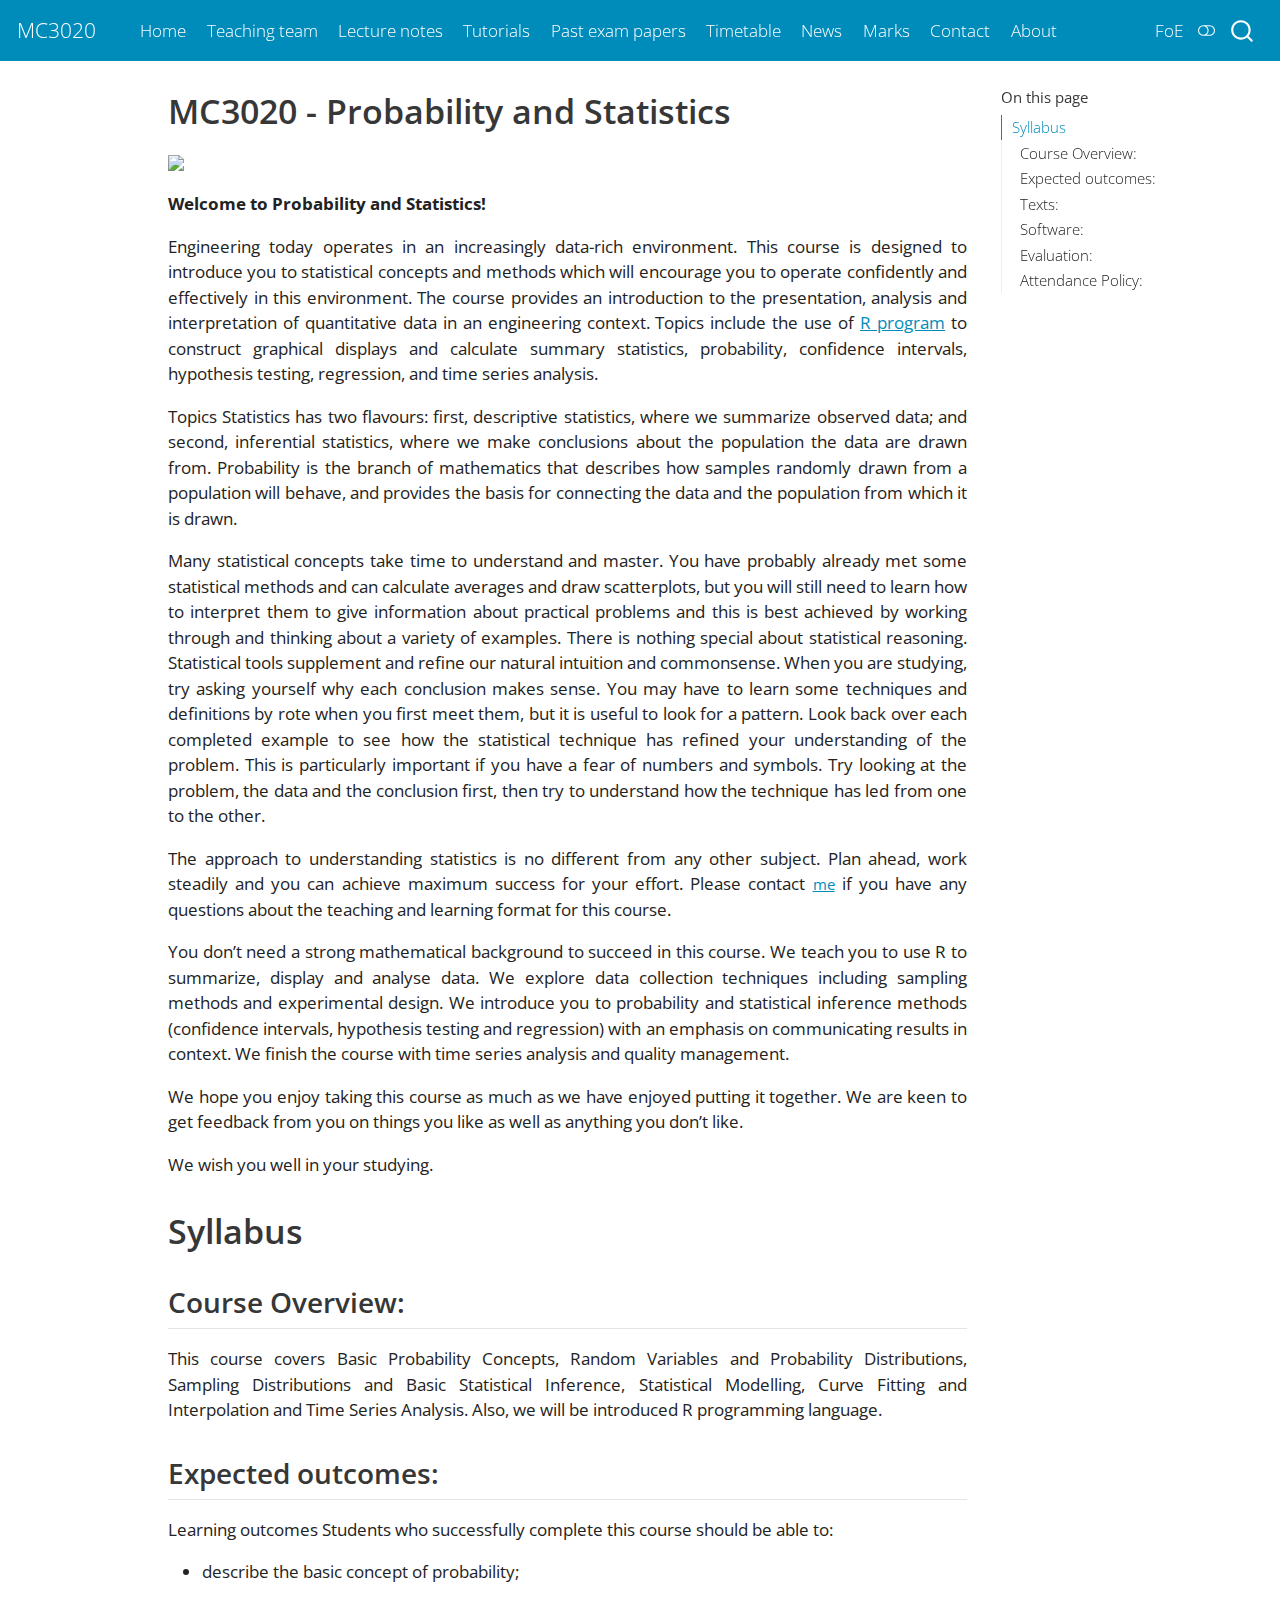
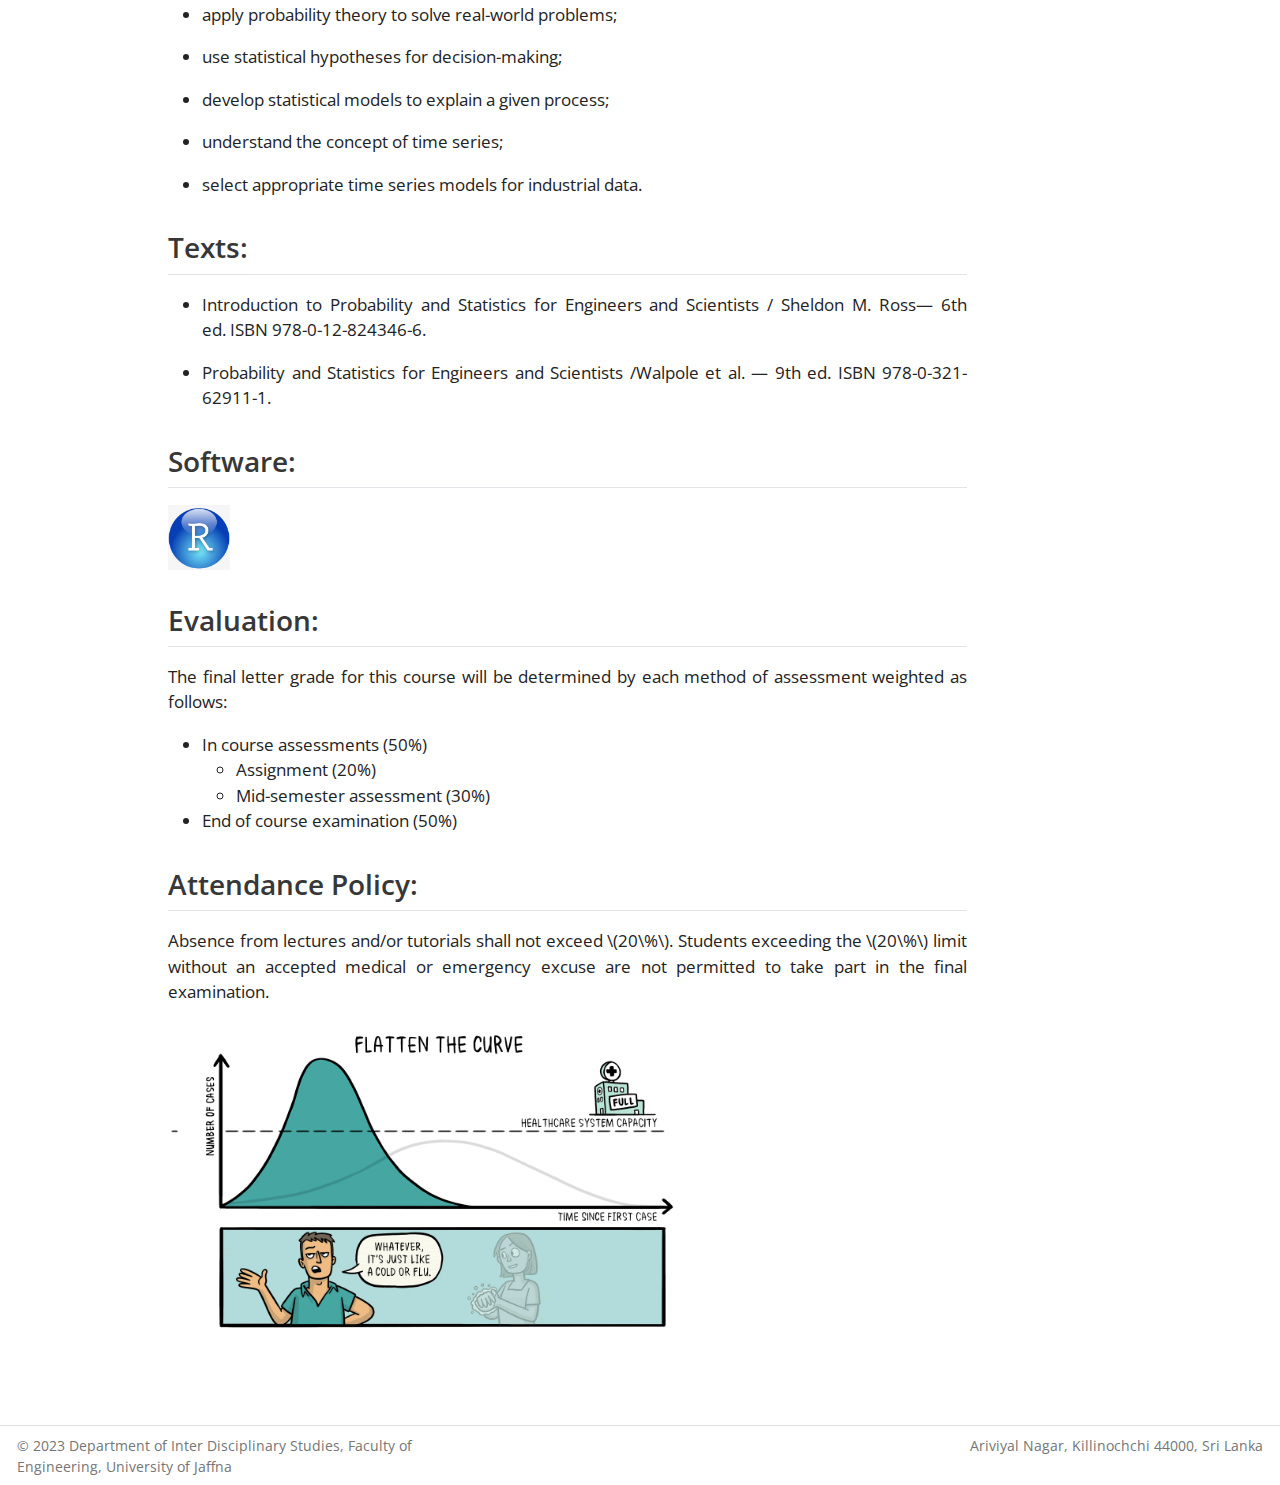
==== docs/index.html @ b9bbee8d "Initial commit" ====
<!DOCTYPE html>
<html xmlns="http://www.w3.org/1999/xhtml" lang="en" xml:lang="en"><head>

<meta charset="utf-8">
<meta name="generator" content="quarto-1.3.353">

<meta name="viewport" content="width=device-width, initial-scale=1.0, user-scalable=yes">


<title>MC3020 - MC3020 - Probability and Statistics</title>
<style>
code{white-space: pre-wrap;}
span.smallcaps{font-variant: small-caps;}
div.columns{display: flex; gap: min(4vw, 1.5em);}
div.column{flex: auto; overflow-x: auto;}
div.hanging-indent{margin-left: 1.5em; text-indent: -1.5em;}
ul.task-list{list-style: none;}
ul.task-list li input[type="checkbox"] {
  width: 0.8em;
  margin: 0 0.8em 0.2em -1em; /* quarto-specific, see https://github.com/quarto-dev/quarto-cli/issues/4556 */ 
  vertical-align: middle;
}
</style>


<script src="site_libs/quarto-nav/quarto-nav.js"></script>
<script src="site_libs/quarto-nav/headroom.min.js"></script>
<script src="site_libs/clipboard/clipboard.min.js"></script>
<script src="site_libs/quarto-search/autocomplete.umd.js"></script>
<script src="site_libs/quarto-search/fuse.min.js"></script>
<script src="site_libs/quarto-search/quarto-search.js"></script>
<meta name="quarto:offset" content="./">
<script src="site_libs/quarto-html/quarto.js"></script>
<script src="site_libs/quarto-html/popper.min.js"></script>
<script src="site_libs/quarto-html/tippy.umd.min.js"></script>
<script src="site_libs/quarto-html/anchor.min.js"></script>
<link href="site_libs/quarto-html/tippy.css" rel="stylesheet">
<link href="site_libs/quarto-html/quarto-syntax-highlighting.css" rel="stylesheet" class="quarto-color-scheme" id="quarto-text-highlighting-styles">
<link href="site_libs/quarto-html/quarto-syntax-highlighting-dark.css" rel="prefetch" class="quarto-color-scheme quarto-color-alternate" id="quarto-text-highlighting-styles">
<script src="site_libs/bootstrap/bootstrap.min.js"></script>
<link href="site_libs/bootstrap/bootstrap-icons.css" rel="stylesheet">
<link href="site_libs/bootstrap/bootstrap.min.css" rel="stylesheet" class="quarto-color-scheme" id="quarto-bootstrap" data-mode="light">
<link href="site_libs/bootstrap/bootstrap-dark.min.css" rel="prefetch" class="quarto-color-scheme quarto-color-alternate" id="quarto-bootstrap" data-mode="dark">
<script id="quarto-search-options" type="application/json">{
  "location": "navbar",
  "copy-button": false,
  "collapse-after": 3,
  "panel-placement": "end",
  "type": "overlay",
  "limit": 20,
  "language": {
    "search-no-results-text": "No results",
    "search-matching-documents-text": "matching documents",
    "search-copy-link-title": "Copy link to search",
    "search-hide-matches-text": "Hide additional matches",
    "search-more-match-text": "more match in this document",
    "search-more-matches-text": "more matches in this document",
    "search-clear-button-title": "Clear",
    "search-detached-cancel-button-title": "Cancel",
    "search-submit-button-title": "Submit"
  }
}</script>

  <script src="https://polyfill.io/v3/polyfill.min.js?features=es6"></script>
  <script src="https://cdn.jsdelivr.net/npm/mathjax@3/es5/tex-chtml-full.js" type="text/javascript"></script>

<link rel="stylesheet" href="styles.css">
</head>

<body class="nav-fixed">


<div id="quarto-search-results"></div>
  <header id="quarto-header" class="headroom fixed-top">
    <nav class="navbar navbar-expand-lg navbar-dark ">
      <div class="navbar-container container-fluid">
      <div class="navbar-brand-container">
    <a class="navbar-brand" href="./index.html">
    <span class="navbar-title">MC3020</span>
    </a>
  </div>
            <div id="quarto-search" class="" title="Search"></div>
          <button class="navbar-toggler" type="button" data-bs-toggle="collapse" data-bs-target="#navbarCollapse" aria-controls="navbarCollapse" aria-expanded="false" aria-label="Toggle navigation" onclick="if (window.quartoToggleHeadroom) { window.quartoToggleHeadroom(); }">
  <span class="navbar-toggler-icon"></span>
</button>
          <div class="collapse navbar-collapse" id="navbarCollapse">
            <ul class="navbar-nav navbar-nav-scroll me-auto">
  <li class="nav-item">
    <a class="nav-link active" href="./index.html" rel="" target="" aria-current="page">
 <span class="menu-text">Home</span></a>
  </li>  
  <li class="nav-item">
    <a class="nav-link" href="./teaching.html" rel="" target="">
 <span class="menu-text">Teaching team</span></a>
  </li>  
  <li class="nav-item">
    <a class="nav-link" href="./notes.html" rel="" target="">
 <span class="menu-text">Lecture notes</span></a>
  </li>  
  <li class="nav-item">
    <a class="nav-link" href="./tutorials.html" rel="" target="">
 <span class="menu-text">Tutorials</span></a>
  </li>  
  <li class="nav-item">
    <a class="nav-link" href="./Past_exam.html" rel="" target="">
 <span class="menu-text">Past exam papers</span></a>
  </li>  
  <li class="nav-item">
    <a class="nav-link" href="./timetable.html" rel="" target="">
 <span class="menu-text">Timetable</span></a>
  </li>  
  <li class="nav-item">
    <a class="nav-link" href="./news.html" rel="" target="">
 <span class="menu-text">News</span></a>
  </li>  
  <li class="nav-item">
    <a class="nav-link" href="./apps.html" rel="" target="">
 <span class="menu-text">Marks</span></a>
  </li>  
  <li class="nav-item">
    <a class="nav-link" href="./contact.html" rel="" target="">
 <span class="menu-text">Contact</span></a>
  </li>  
  <li class="nav-item">
    <a class="nav-link" href="./about.html" rel="" target="">
 <span class="menu-text">About</span></a>
  </li>  
</ul>
            <ul class="navbar-nav navbar-nav-scroll ms-auto">
  <li class="nav-item">
    <a class="nav-link" href="http://eng.jfn.ac.lk/" rel="" target="">
 <span class="menu-text">FoE</span></a>
  </li>  
</ul>
            <div class="quarto-navbar-tools">
  <a href="" class="quarto-color-scheme-toggle quarto-navigation-tool  px-1" onclick="window.quartoToggleColorScheme(); return false;" title="Toggle dark mode"><i class="bi"></i></a>
</div>
          </div> <!-- /navcollapse -->
      </div> <!-- /container-fluid -->
    </nav>
</header>
<!-- content -->
<div id="quarto-content" class="quarto-container page-columns page-rows-contents page-layout-article page-navbar">
<!-- sidebar -->
<!-- margin-sidebar -->
    <div id="quarto-margin-sidebar" class="sidebar margin-sidebar">
        <nav id="TOC" role="doc-toc" class="toc-active">
    <h2 id="toc-title">On this page</h2>
   
  <ul>
  <li><a href="#syllabus" id="toc-syllabus" class="nav-link active" data-scroll-target="#syllabus">Syllabus</a>
  <ul class="collapse">
  <li><a href="#course-overview" id="toc-course-overview" class="nav-link" data-scroll-target="#course-overview">Course Overview:</a></li>
  <li><a href="#expected-outcomes" id="toc-expected-outcomes" class="nav-link" data-scroll-target="#expected-outcomes">Expected outcomes:</a></li>
  <li><a href="#texts" id="toc-texts" class="nav-link" data-scroll-target="#texts">Texts:</a></li>
  <li><a href="#software" id="toc-software" class="nav-link" data-scroll-target="#software">Software:</a></li>
  <li><a href="#evaluation" id="toc-evaluation" class="nav-link" data-scroll-target="#evaluation">Evaluation:</a></li>
  <li><a href="#attendance-policy" id="toc-attendance-policy" class="nav-link" data-scroll-target="#attendance-policy">Attendance Policy:</a></li>
  </ul></li>
  </ul>
</nav>
    </div>
<!-- main -->
<main class="content" id="quarto-document-content">

<header id="title-block-header" class="quarto-title-block default">
<div class="quarto-title">
<h1 class="title">MC3020 - Probability and Statistics</h1>
</div>



<div class="quarto-title-meta">

    
  
    
  </div>
  

</header>

<p><img src="images/dinosaur2.gif" class="img-fluid"></p>
<p><strong>Welcome to Probability and Statistics!</strong></p>
<div style="text-align: justify">

<p>Engineering today operates in an increasingly data-rich environment. This course is designed to introduce you to statistical concepts and methods which will encourage you to operate confidently and effectively in this environment. The course provides an introduction to the presentation, analysis and interpretation of quantitative data in an engineering context. Topics include the use of <a href="https://www.r-project.org/">R program</a> to construct graphical displays and calculate summary statistics, probability, confidence intervals, hypothesis testing, regression, and time series analysis.</p>
<p>Topics Statistics has two flavours: first, descriptive statistics, where we summarize observed data; and second, inferential statistics, where we make conclusions about the population the data are drawn from. Probability is the branch of mathematics that describes how samples randomly drawn from a population will behave, and provides the basis for connecting the data and the population from which it is drawn.</p>
<p>Many statistical concepts take time to understand and master. You have probably already met some statistical methods and can calculate averages and draw scatterplots, but you will still need to learn how to interpret them to give information about practical problems and this is best achieved by working through and thinking about a variety of examples. There is nothing special about statistical reasoning. Statistical tools supplement and refine our natural intuition and commonsense. When you are studying, try asking yourself why each conclusion makes sense. You may have to learn some techniques and definitions by rote when you first meet them, but it is useful to look for a pattern. Look back over each completed example to see how the statistical technique has refined your understanding of the problem. This is particularly important if you have a fear of numbers and symbols. Try looking at the problem, the data and the conclusion first, then try to understand how the technique has led from one to the other.</p>
<p>The approach to understanding statistics is no different from any other subject. Plan ahead, work steadily and you can achieve maximum success for your effort. Please contact <a href="mailto:mayooran@eng.jfn.ac.lk" style="font-size: 11pt;">me</a> if you have any questions about the teaching and learning format for this course.</p>
<p>You don’t need a strong mathematical background to succeed in this course. We teach you to use R to summarize, display and analyse data. We explore data collection techniques including sampling methods and experimental design. We introduce you to probability and statistical inference methods (confidence intervals, hypothesis testing and regression) with an emphasis on communicating results in context. We finish the course with time series analysis and quality management.</p>
<p>We hope you enjoy taking this course as much as we have enjoyed putting it together. We are keen to get feedback from you on things you like as well as anything you don’t like.</p>
<p>We wish you well in your studying.</p>
<section id="syllabus" class="level1">
<h1>Syllabus</h1>
<section id="course-overview" class="level2">
<h2 class="anchored" data-anchor-id="course-overview">Course Overview:</h2>
<p>This course covers Basic Probability Concepts, Random Variables and Probability Distributions, Sampling Distributions and Basic Statistical Inference, Statistical Modelling, Curve Fitting and Interpolation and Time Series Analysis. Also, we will be introduced R programming language.</p>
</section>
<section id="expected-outcomes" class="level2">
<h2 class="anchored" data-anchor-id="expected-outcomes">Expected outcomes:</h2>
<p>Learning outcomes Students who successfully complete this course should be able to:</p>
<ul>
<li><p>describe the basic concept of probability;</p></li>
<li><p>apply probability theory to solve real-world problems;</p></li>
<li><p>use statistical hypotheses for decision-making;</p></li>
<li><p>develop statistical models to explain a given process;</p></li>
<li><p>understand the concept of time series;</p></li>
<li><p>select appropriate time series models for industrial data.</p></li>
</ul>
</section>
<section id="texts" class="level2">
<h2 class="anchored" data-anchor-id="texts">Texts:</h2>
<ul>
<li><p>Introduction to Probability and Statistics for Engineers and Scientists / Sheldon M. Ross— 6th ed.&nbsp;ISBN 978-0-12-824346-6.</p></li>
<li><p>Probability and Statistics for Engineers and Scientists /Walpole et al.&nbsp;— 9th ed.&nbsp;ISBN 978-0-321-62911-1.</p></li>
</ul>
</section>
<section id="software" class="level2">
<h2 class="anchored" data-anchor-id="software">Software:</h2>
<p><img src="images/36-364957_copyright-symbol-r-free-download-png-r-studio.png" class="img-fluid" width="62"></p>
</section>
<section id="evaluation" class="level2">
<h2 class="anchored" data-anchor-id="evaluation">Evaluation:</h2>
<p>The final letter grade for this course will be determined by each method of assessment weighted as follows:</p>
<ul>
<li>In course assessments (50%)
<ul>
<li>Assignment (20%)</li>
<li>Mid-semester assessment (30%)</li>
</ul></li>
<li>End of course examination (50%)</li>
</ul>
</section>
<section id="attendance-policy" class="level2">
<h2 class="anchored" data-anchor-id="attendance-policy">Attendance Policy:</h2>
<p>Absence from lectures and/or tutorials shall not exceed <span class="math inline">\(20\%\)</span>. Students exceeding the <span class="math inline">\(20\%\)</span> limit without an accepted medical or emergency excuse are not permitted to take part in the final examination.</p>
<p><img src="images/1617973717-2.gif" class="img-fluid" width="537"></p>


</section>
</section>

</div></main> <!-- /main -->
<script id="quarto-html-after-body" type="application/javascript">
window.document.addEventListener("DOMContentLoaded", function (event) {
  const toggleBodyColorMode = (bsSheetEl) => {
    const mode = bsSheetEl.getAttribute("data-mode");
    const bodyEl = window.document.querySelector("body");
    if (mode === "dark") {
      bodyEl.classList.add("quarto-dark");
      bodyEl.classList.remove("quarto-light");
    } else {
      bodyEl.classList.add("quarto-light");
      bodyEl.classList.remove("quarto-dark");
    }
  }
  const toggleBodyColorPrimary = () => {
    const bsSheetEl = window.document.querySelector("link#quarto-bootstrap");
    if (bsSheetEl) {
      toggleBodyColorMode(bsSheetEl);
    }
  }
  toggleBodyColorPrimary();  
  const disableStylesheet = (stylesheets) => {
    for (let i=0; i < stylesheets.length; i++) {
      const stylesheet = stylesheets[i];
      stylesheet.rel = 'prefetch';
    }
  }
  const enableStylesheet = (stylesheets) => {
    for (let i=0; i < stylesheets.length; i++) {
      const stylesheet = stylesheets[i];
      stylesheet.rel = 'stylesheet';
    }
  }
  const manageTransitions = (selector, allowTransitions) => {
    const els = window.document.querySelectorAll(selector);
    for (let i=0; i < els.length; i++) {
      const el = els[i];
      if (allowTransitions) {
        el.classList.remove('notransition');
      } else {
        el.classList.add('notransition');
      }
    }
  }
  const toggleColorMode = (alternate) => {
    // Switch the stylesheets
    const alternateStylesheets = window.document.querySelectorAll('link.quarto-color-scheme.quarto-color-alternate');
    manageTransitions('#quarto-margin-sidebar .nav-link', false);
    if (alternate) {
      enableStylesheet(alternateStylesheets);
      for (const sheetNode of alternateStylesheets) {
        if (sheetNode.id === "quarto-bootstrap") {
          toggleBodyColorMode(sheetNode);
        }
      }
    } else {
      disableStylesheet(alternateStylesheets);
      toggleBodyColorPrimary();
    }
    manageTransitions('#quarto-margin-sidebar .nav-link', true);
    // Switch the toggles
    const toggles = window.document.querySelectorAll('.quarto-color-scheme-toggle');
    for (let i=0; i < toggles.length; i++) {
      const toggle = toggles[i];
      if (toggle) {
        if (alternate) {
          toggle.classList.add("alternate");     
        } else {
          toggle.classList.remove("alternate");
        }
      }
    }
    // Hack to workaround the fact that safari doesn't
    // properly recolor the scrollbar when toggling (#1455)
    if (navigator.userAgent.indexOf('Safari') > 0 && navigator.userAgent.indexOf('Chrome') == -1) {
      manageTransitions("body", false);
      window.scrollTo(0, 1);
      setTimeout(() => {
        window.scrollTo(0, 0);
        manageTransitions("body", true);
      }, 40);  
    }
  }
  const isFileUrl = () => { 
    return window.location.protocol === 'file:';
  }
  const hasAlternateSentinel = () => {  
    let styleSentinel = getColorSchemeSentinel();
    if (styleSentinel !== null) {
      return styleSentinel === "alternate";
    } else {
      return false;
    }
  }
  const setStyleSentinel = (alternate) => {
    const value = alternate ? "alternate" : "default";
    if (!isFileUrl()) {
      window.localStorage.setItem("quarto-color-scheme", value);
    } else {
      localAlternateSentinel = value;
    }
  }
  const getColorSchemeSentinel = () => {
    if (!isFileUrl()) {
      const storageValue = window.localStorage.getItem("quarto-color-scheme");
      return storageValue != null ? storageValue : localAlternateSentinel;
    } else {
      return localAlternateSentinel;
    }
  }
  let localAlternateSentinel = 'default';
  // Dark / light mode switch
  window.quartoToggleColorScheme = () => {
    // Read the current dark / light value 
    let toAlternate = !hasAlternateSentinel();
    toggleColorMode(toAlternate);
    setStyleSentinel(toAlternate);
  };
  // Ensure there is a toggle, if there isn't float one in the top right
  if (window.document.querySelector('.quarto-color-scheme-toggle') === null) {
    const a = window.document.createElement('a');
    a.classList.add('top-right');
    a.classList.add('quarto-color-scheme-toggle');
    a.href = "";
    a.onclick = function() { try { window.quartoToggleColorScheme(); } catch {} return false; };
    const i = window.document.createElement("i");
    i.classList.add('bi');
    a.appendChild(i);
    window.document.body.appendChild(a);
  }
  // Switch to dark mode if need be
  if (hasAlternateSentinel()) {
    toggleColorMode(true);
  } else {
    toggleColorMode(false);
  }
  const icon = "";
  const anchorJS = new window.AnchorJS();
  anchorJS.options = {
    placement: 'right',
    icon: icon
  };
  anchorJS.add('.anchored');
  const isCodeAnnotation = (el) => {
    for (const clz of el.classList) {
      if (clz.startsWith('code-annotation-')) {                     
        return true;
      }
    }
    return false;
  }
  const clipboard = new window.ClipboardJS('.code-copy-button', {
    text: function(trigger) {
      const codeEl = trigger.previousElementSibling.cloneNode(true);
      for (const childEl of codeEl.children) {
        if (isCodeAnnotation(childEl)) {
          childEl.remove();
        }
      }
      return codeEl.innerText;
    }
  });
  clipboard.on('success', function(e) {
    // button target
    const button = e.trigger;
    // don't keep focus
    button.blur();
    // flash "checked"
    button.classList.add('code-copy-button-checked');
    var currentTitle = button.getAttribute("title");
    button.setAttribute("title", "Copied!");
    let tooltip;
    if (window.bootstrap) {
      button.setAttribute("data-bs-toggle", "tooltip");
      button.setAttribute("data-bs-placement", "left");
      button.setAttribute("data-bs-title", "Copied!");
      tooltip = new bootstrap.Tooltip(button, 
        { trigger: "manual", 
          customClass: "code-copy-button-tooltip",
          offset: [0, -8]});
      tooltip.show();    
    }
    setTimeout(function() {
      if (tooltip) {
        tooltip.hide();
        button.removeAttribute("data-bs-title");
        button.removeAttribute("data-bs-toggle");
        button.removeAttribute("data-bs-placement");
      }
      button.setAttribute("title", currentTitle);
      button.classList.remove('code-copy-button-checked');
    }, 1000);
    // clear code selection
    e.clearSelection();
  });
  function tippyHover(el, contentFn) {
    const config = {
      allowHTML: true,
      content: contentFn,
      maxWidth: 500,
      delay: 100,
      arrow: false,
      appendTo: function(el) {
          return el.parentElement;
      },
      interactive: true,
      interactiveBorder: 10,
      theme: 'quarto',
      placement: 'bottom-start'
    };
    window.tippy(el, config); 
  }
  const noterefs = window.document.querySelectorAll('a[role="doc-noteref"]');
  for (var i=0; i<noterefs.length; i++) {
    const ref = noterefs[i];
    tippyHover(ref, function() {
      // use id or data attribute instead here
      let href = ref.getAttribute('data-footnote-href') || ref.getAttribute('href');
      try { href = new URL(href).hash; } catch {}
      const id = href.replace(/^#\/?/, "");
      const note = window.document.getElementById(id);
      return note.innerHTML;
    });
  }
      let selectedAnnoteEl;
      const selectorForAnnotation = ( cell, annotation) => {
        let cellAttr = 'data-code-cell="' + cell + '"';
        let lineAttr = 'data-code-annotation="' +  annotation + '"';
        const selector = 'span[' + cellAttr + '][' + lineAttr + ']';
        return selector;
      }
      const selectCodeLines = (annoteEl) => {
        const doc = window.document;
        const targetCell = annoteEl.getAttribute("data-target-cell");
        const targetAnnotation = annoteEl.getAttribute("data-target-annotation");
        const annoteSpan = window.document.querySelector(selectorForAnnotation(targetCell, targetAnnotation));
        const lines = annoteSpan.getAttribute("data-code-lines").split(",");
        const lineIds = lines.map((line) => {
          return targetCell + "-" + line;
        })
        let top = null;
        let height = null;
        let parent = null;
        if (lineIds.length > 0) {
            //compute the position of the single el (top and bottom and make a div)
            const el = window.document.getElementById(lineIds[0]);
            top = el.offsetTop;
            height = el.offsetHeight;
            parent = el.parentElement.parentElement;
          if (lineIds.length > 1) {
            const lastEl = window.document.getElementById(lineIds[lineIds.length - 1]);
            const bottom = lastEl.offsetTop + lastEl.offsetHeight;
            height = bottom - top;
          }
          if (top !== null && height !== null && parent !== null) {
            // cook up a div (if necessary) and position it 
            let div = window.document.getElementById("code-annotation-line-highlight");
            if (div === null) {
              div = window.document.createElement("div");
              div.setAttribute("id", "code-annotation-line-highlight");
              div.style.position = 'absolute';
              parent.appendChild(div);
            }
            div.style.top = top - 2 + "px";
            div.style.height = height + 4 + "px";
            let gutterDiv = window.document.getElementById("code-annotation-line-highlight-gutter");
            if (gutterDiv === null) {
              gutterDiv = window.document.createElement("div");
              gutterDiv.setAttribute("id", "code-annotation-line-highlight-gutter");
              gutterDiv.style.position = 'absolute';
              const codeCell = window.document.getElementById(targetCell);
              const gutter = codeCell.querySelector('.code-annotation-gutter');
              gutter.appendChild(gutterDiv);
            }
            gutterDiv.style.top = top - 2 + "px";
            gutterDiv.style.height = height + 4 + "px";
          }
          selectedAnnoteEl = annoteEl;
        }
      };
      const unselectCodeLines = () => {
        const elementsIds = ["code-annotation-line-highlight", "code-annotation-line-highlight-gutter"];
        elementsIds.forEach((elId) => {
          const div = window.document.getElementById(elId);
          if (div) {
            div.remove();
          }
        });
        selectedAnnoteEl = undefined;
      };
      // Attach click handler to the DT
      const annoteDls = window.document.querySelectorAll('dt[data-target-cell]');
      for (const annoteDlNode of annoteDls) {
        annoteDlNode.addEventListener('click', (event) => {
          const clickedEl = event.target;
          if (clickedEl !== selectedAnnoteEl) {
            unselectCodeLines();
            const activeEl = window.document.querySelector('dt[data-target-cell].code-annotation-active');
            if (activeEl) {
              activeEl.classList.remove('code-annotation-active');
            }
            selectCodeLines(clickedEl);
            clickedEl.classList.add('code-annotation-active');
          } else {
            // Unselect the line
            unselectCodeLines();
            clickedEl.classList.remove('code-annotation-active');
          }
        });
      }
  const findCites = (el) => {
    const parentEl = el.parentElement;
    if (parentEl) {
      const cites = parentEl.dataset.cites;
      if (cites) {
        return {
          el,
          cites: cites.split(' ')
        };
      } else {
        return findCites(el.parentElement)
      }
    } else {
      return undefined;
    }
  };
  var bibliorefs = window.document.querySelectorAll('a[role="doc-biblioref"]');
  for (var i=0; i<bibliorefs.length; i++) {
    const ref = bibliorefs[i];
    const citeInfo = findCites(ref);
    if (citeInfo) {
      tippyHover(citeInfo.el, function() {
        var popup = window.document.createElement('div');
        citeInfo.cites.forEach(function(cite) {
          var citeDiv = window.document.createElement('div');
          citeDiv.classList.add('hanging-indent');
          citeDiv.classList.add('csl-entry');
          var biblioDiv = window.document.getElementById('ref-' + cite);
          if (biblioDiv) {
            citeDiv.innerHTML = biblioDiv.innerHTML;
          }
          popup.appendChild(citeDiv);
        });
        return popup.innerHTML;
      });
    }
  }
});
</script>
</div> <!-- /content -->
<footer class="footer">
  <div class="nav-footer">
    <div class="nav-footer-left">© 2023 Department of Inter Disciplinary Studies, Faculty of Engineering, University of Jaffna</div>   
    <div class="nav-footer-center">
      &nbsp;
    </div>
    <div class="nav-footer-right">Ariviyal Nagar, Killinochchi 44000, Sri Lanka</div>
  </div>
</footer>



</body></html>
---- docs/site_libs/quarto-html/tippy.css ----
.tippy-box[data-animation=fade][data-state=hidden]{opacity:0}[data-tippy-root]{max-width:calc(100vw - 10px)}.tippy-box{position:relative;background-color:#333;color:#fff;border-radius:4px;font-size:14px;line-height:1.4;white-space:normal;outline:0;transition-property:transform,visibility,opacity}.tippy-box[data-placement^=top]>.tippy-arrow{bottom:0}.tippy-box[data-placement^=top]>.tippy-arrow:before{bottom:-7px;left:0;border-width:8px 8px 0;border-top-color:initial;transform-origin:center top}.tippy-box[data-placement^=bottom]>.tippy-arrow{top:0}.tippy-box[data-placement^=bottom]>.tippy-arrow:before{top:-7px;left:0;border-width:0 8px 8px;border-bottom-color:initial;transform-origin:center bottom}.tippy-box[data-placement^=left]>.tippy-arrow{right:0}.tippy-box[data-placement^=left]>.tippy-arrow:before{border-width:8px 0 8px 8px;border-left-color:initial;right:-7px;transform-origin:center left}.tippy-box[data-placement^=right]>.tippy-arrow{left:0}.tippy-box[data-placement^=right]>.tippy-arrow:before{left:-7px;border-width:8px 8px 8px 0;border-right-color:initial;transform-origin:center right}.tippy-box[data-inertia][data-state=visible]{transition-timing-function:cubic-bezier(.54,1.5,.38,1.11)}.tippy-arrow{width:16px;height:16px;color:#333}.tippy-arrow:before{content:"";position:absolute;border-color:transparent;border-style:solid}.tippy-content{position:relative;padding:5px 9px;z-index:1}
---- docs/site_libs/quarto-html/quarto-syntax-highlighting.css ----
/* quarto syntax highlight colors */
:root {
  --quarto-hl-ot-color: #003B4F;
  --quarto-hl-at-color: #657422;
  --quarto-hl-ss-color: #20794D;
  --quarto-hl-an-color: #5E5E5E;
  --quarto-hl-fu-color: #4758AB;
  --quarto-hl-st-color: #20794D;
  --quarto-hl-cf-color: #003B4F;
  --quarto-hl-op-color: #5E5E5E;
  --quarto-hl-er-color: #AD0000;
  --quarto-hl-bn-color: #AD0000;
  --quarto-hl-al-color: #AD0000;
  --quarto-hl-va-color: #111111;
  --quarto-hl-bu-color: inherit;
  --quarto-hl-ex-color: inherit;
  --quarto-hl-pp-color: #AD0000;
  --quarto-hl-in-color: #5E5E5E;
  --quarto-hl-vs-color: #20794D;
  --quarto-hl-wa-color: #5E5E5E;
  --quarto-hl-do-color: #5E5E5E;
  --quarto-hl-im-color: #00769E;
  --quarto-hl-ch-color: #20794D;
  --quarto-hl-dt-color: #AD0000;
  --quarto-hl-fl-color: #AD0000;
  --quarto-hl-co-color: #5E5E5E;
  --quarto-hl-cv-color: #5E5E5E;
  --quarto-hl-cn-color: #8f5902;
  --quarto-hl-sc-color: #5E5E5E;
  --quarto-hl-dv-color: #AD0000;
  --quarto-hl-kw-color: #003B4F;
}

/* other quarto variables */
:root {
  --quarto-font-monospace: SFMono-Regular, Menlo, Monaco, Consolas, "Liberation Mono", "Courier New", monospace;
}

pre > code.sourceCode > span {
  color: #003B4F;
}

code span {
  color: #003B4F;
}

code.sourceCode > span {
  color: #003B4F;
}

div.sourceCode,
div.sourceCode pre.sourceCode {
  color: #003B4F;
}

code span.ot {
  color: #003B4F;
  font-style: inherit;
}

code span.at {
  color: #657422;
  font-style: inherit;
}

code span.ss {
  color: #20794D;
  font-style: inherit;
}

code span.an {
  color: #5E5E5E;
  font-style: inherit;
}

code span.fu {
  color: #4758AB;
  font-style: inherit;
}

code span.st {
  color: #20794D;
  font-style: inherit;
}

code span.cf {
  color: #003B4F;
  font-style: inherit;
}

code span.op {
  color: #5E5E5E;
  font-style: inherit;
}

code span.er {
  color: #AD0000;
  font-style: inherit;
}

code span.bn {
  color: #AD0000;
  font-style: inherit;
}

code span.al {
  color: #AD0000;
  font-style: inherit;
}

code span.va {
  color: #111111;
  font-style: inherit;
}

code span.bu {
  font-style: inherit;
}

code span.ex {
  font-style: inherit;
}

code span.pp {
  color: #AD0000;
  font-style: inherit;
}

code span.in {
  color: #5E5E5E;
  font-style: inherit;
}

code span.vs {
  color: #20794D;
  font-style: inherit;
}

code span.wa {
  color: #5E5E5E;
  font-style: italic;
}

code span.do {
  color: #5E5E5E;
  font-style: italic;
}

code span.im {
  color: #00769E;
  font-style: inherit;
}

code span.ch {
  color: #20794D;
  font-style: inherit;
}

code span.dt {
  color: #AD0000;
  font-style: inherit;
}

code span.fl {
  color: #AD0000;
  font-style: inherit;
}

code span.co {
  color: #5E5E5E;
  font-style: inherit;
}

code span.cv {
  color: #5E5E5E;
  font-style: italic;
}

code span.cn {
  color: #8f5902;
  font-style: inherit;
}

code span.sc {
  color: #5E5E5E;
  font-style: inherit;
}

code span.dv {
  color: #AD0000;
  font-style: inherit;
}

code span.kw {
  color: #003B4F;
  font-style: inherit;
}

.prevent-inlining {
  content: "</";
}

/*# sourceMappingURL=debc5d5d77c3f9108843748ff7464032.css.map */
---- docs/site_libs/quarto-html/quarto-syntax-highlighting-dark.css ----
/* quarto syntax highlight colors */
:root {
  --quarto-hl-al-color: #f07178;
  --quarto-hl-an-color: #d4d0ab;
  --quarto-hl-at-color: #00e0e0;
  --quarto-hl-bn-color: #d4d0ab;
  --quarto-hl-bu-color: #abe338;
  --quarto-hl-ch-color: #abe338;
  --quarto-hl-co-color: #f8f8f2;
  --quarto-hl-cv-color: #ffd700;
  --quarto-hl-cn-color: #ffd700;
  --quarto-hl-cf-color: #ffa07a;
  --quarto-hl-dt-color: #ffa07a;
  --quarto-hl-dv-color: #d4d0ab;
  --quarto-hl-do-color: #f8f8f2;
  --quarto-hl-er-color: #f07178;
  --quarto-hl-ex-color: #00e0e0;
  --quarto-hl-fl-color: #d4d0ab;
  --quarto-hl-fu-color: #ffa07a;
  --quarto-hl-im-color: #abe338;
  --quarto-hl-in-color: #d4d0ab;
  --quarto-hl-kw-color: #ffa07a;
  --quarto-hl-op-color: #ffa07a;
  --quarto-hl-ot-color: #00e0e0;
  --quarto-hl-pp-color: #dcc6e0;
  --quarto-hl-re-color: #00e0e0;
  --quarto-hl-sc-color: #abe338;
  --quarto-hl-ss-color: #abe338;
  --quarto-hl-st-color: #abe338;
  --quarto-hl-va-color: #00e0e0;
  --quarto-hl-vs-color: #abe338;
  --quarto-hl-wa-color: #dcc6e0;
}

/* other quarto variables */
:root {
  --quarto-font-monospace: SFMono-Regular, Menlo, Monaco, Consolas, "Liberation Mono", "Courier New", monospace;
}

code span.al {
  background-color: #2a0f15;
  font-weight: bold;
  color: #f07178;
}

code span.an {
  color: #d4d0ab;
}

code span.at {
  color: #00e0e0;
}

code span.bn {
  color: #d4d0ab;
}

code span.bu {
  color: #abe338;
}

code span.ch {
  color: #abe338;
}

code span.co {
  font-style: italic;
  color: #f8f8f2;
}

code span.cv {
  color: #ffd700;
}

code span.cn {
  color: #ffd700;
}

code span.cf {
  font-weight: bold;
  color: #ffa07a;
}

code span.dt {
  color: #ffa07a;
}

code span.dv {
  color: #d4d0ab;
}

code span.do {
  color: #f8f8f2;
}

code span.er {
  color: #f07178;
  text-decoration: underline;
}

code span.ex {
  font-weight: bold;
  color: #00e0e0;
}

code span.fl {
  color: #d4d0ab;
}

code span.fu {
  color: #ffa07a;
}

code span.im {
  color: #abe338;
}

code span.in {
  color: #d4d0ab;
}

code span.kw {
  font-weight: bold;
  color: #ffa07a;
}

pre > code.sourceCode > span {
  color: #f8f8f2;
}

code span {
  color: #f8f8f2;
}

code.sourceCode > span {
  color: #f8f8f2;
}

div.sourceCode,
div.sourceCode pre.sourceCode {
  color: #f8f8f2;
}

code span.op {
  color: #ffa07a;
}

code span.ot {
  color: #00e0e0;
}

code span.pp {
  color: #dcc6e0;
}

code span.re {
  background-color: #f8f8f2;
  color: #00e0e0;
}

code span.sc {
  color: #abe338;
}

code span.ss {
  color: #abe338;
}

code span.st {
  color: #abe338;
}

code span.va {
  color: #00e0e0;
}

code span.vs {
  color: #abe338;
}

code span.wa {
  color: #dcc6e0;
}

.prevent-inlining {
  content: "</";
}

/*# sourceMappingURL=935a306eefa94366c21e1a970dddb765.css.map */
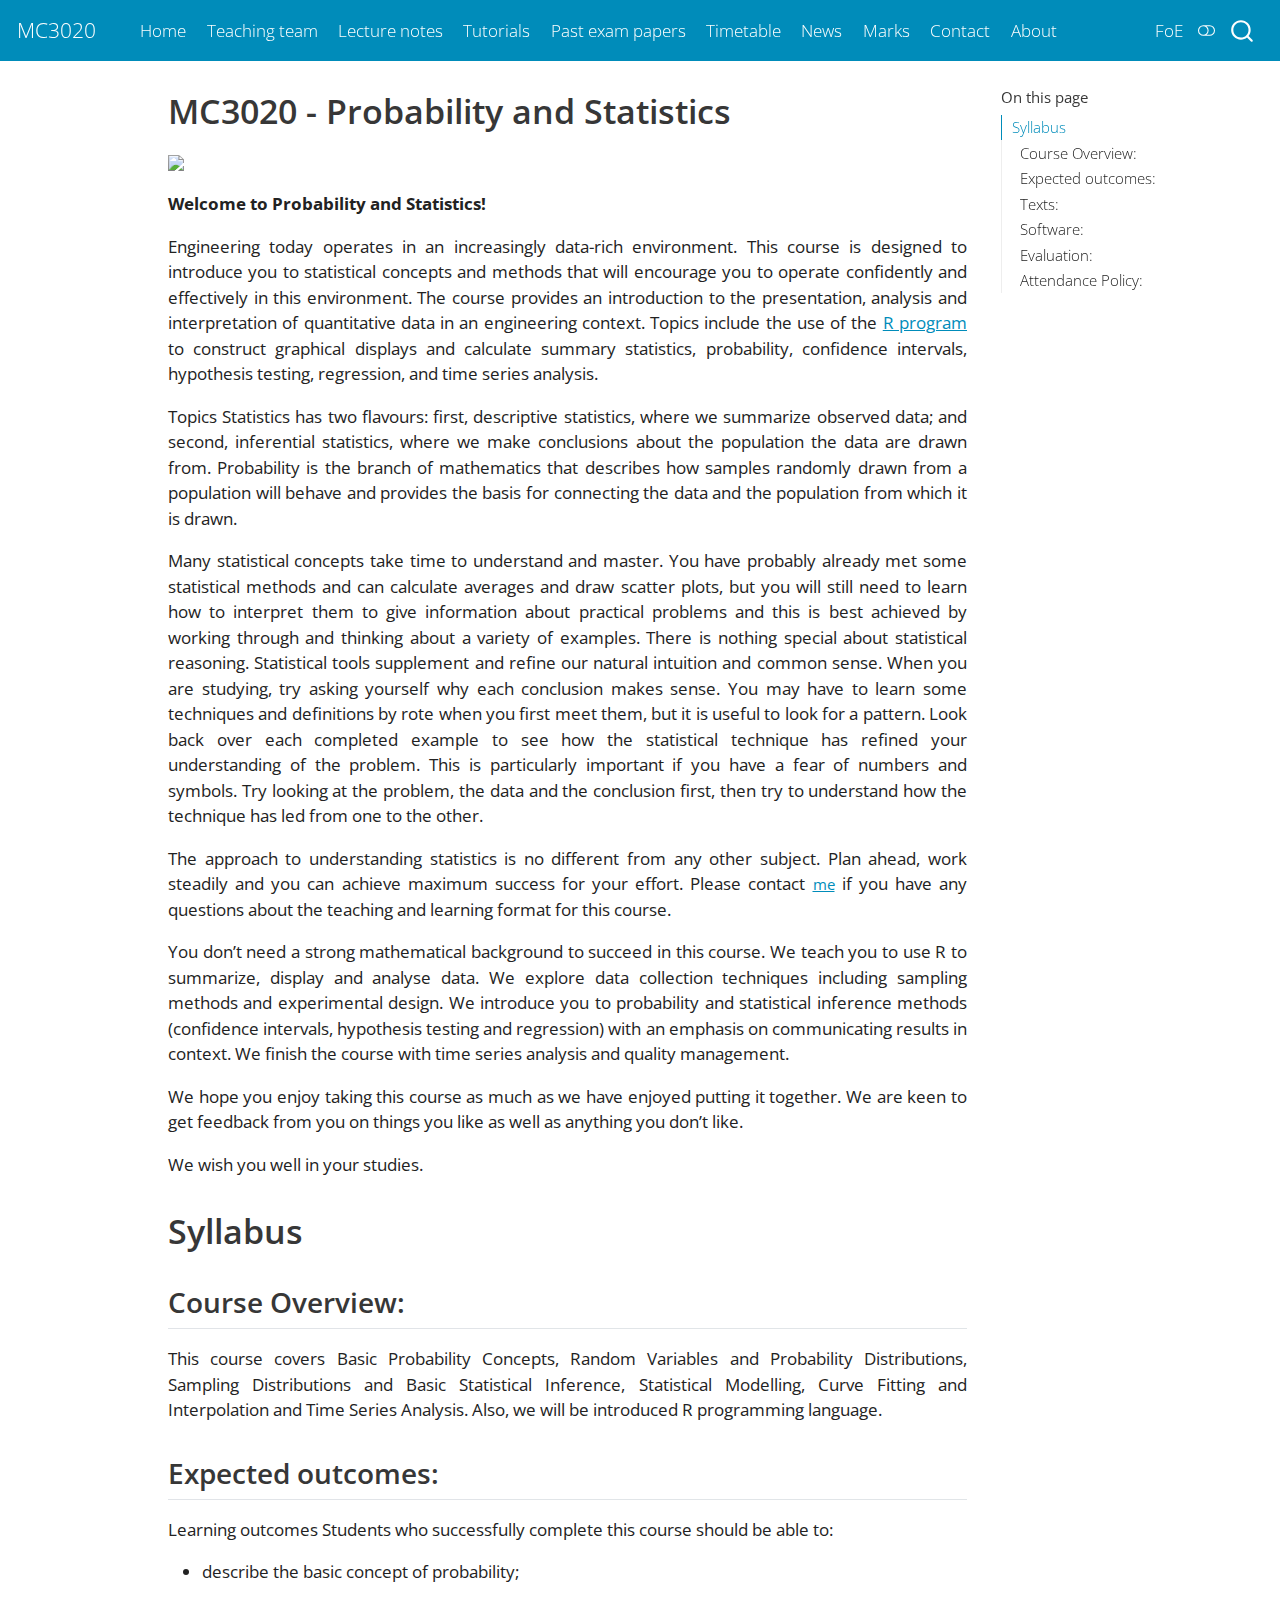
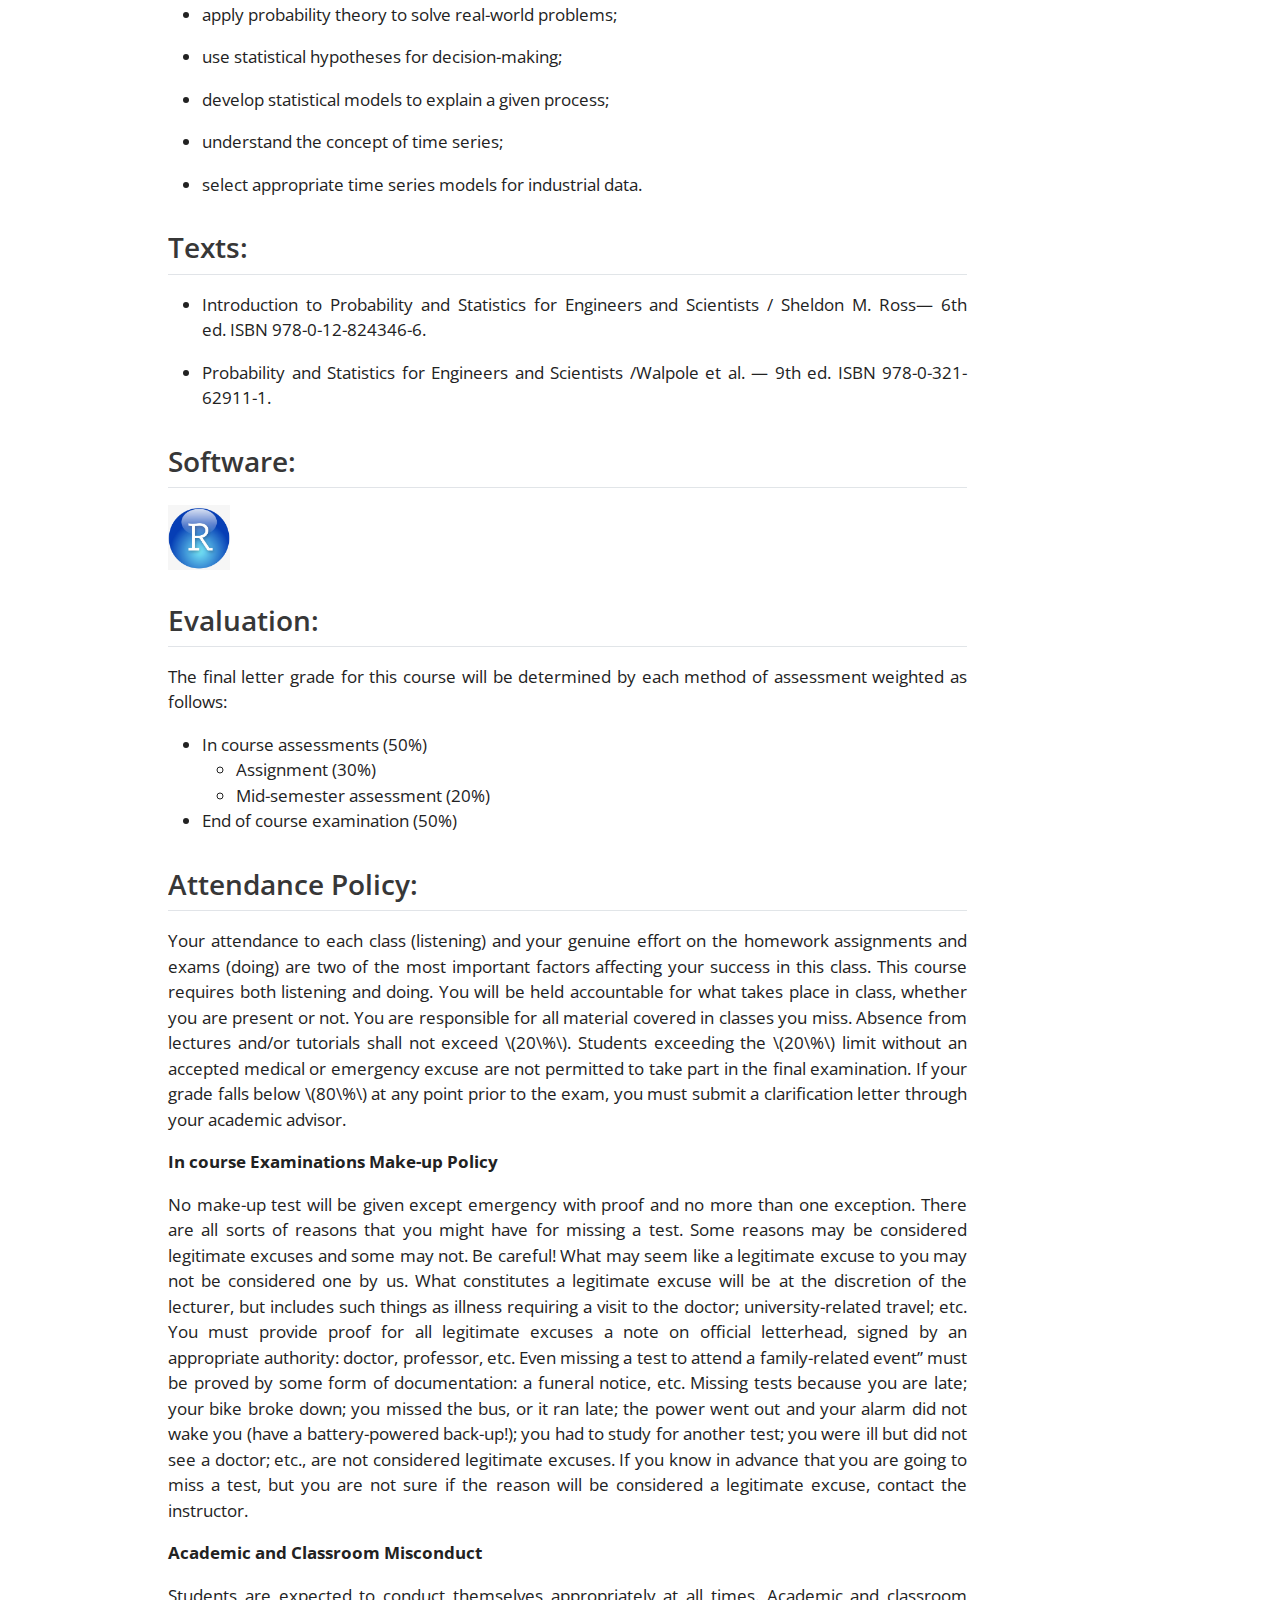
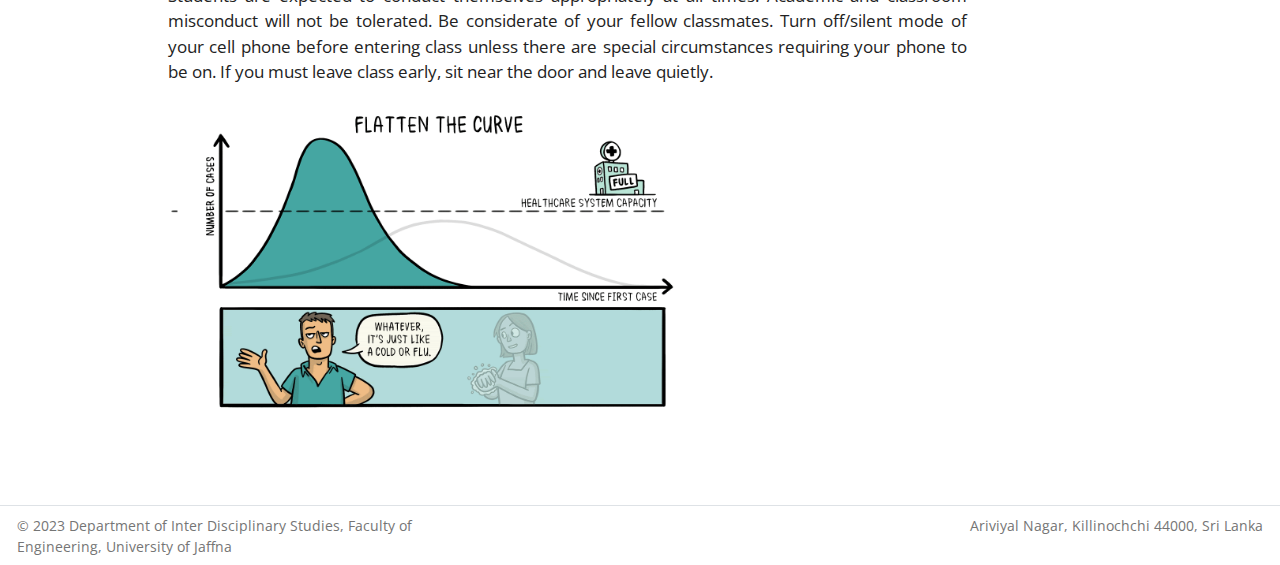
==== commit 0f5f14af: "Add files via upload" ====
--- a/docs/index.html
+++ b/docs/index.html
@@ -2,7 +2,7 @@
 <html xmlns="http://www.w3.org/1999/xhtml" lang="en" xml:lang="en"><head>
 
 <meta charset="utf-8">
-<meta name="generator" content="quarto-1.3.353">
+<meta name="generator" content="quarto-1.3.450">
 
 <meta name="viewport" content="width=device-width, initial-scale=1.0, user-scalable=yes">
 
@@ -57,7 +57,8 @@
     "search-more-matches-text": "more matches in this document",
     "search-clear-button-title": "Clear",
     "search-detached-cancel-button-title": "Cancel",
-    "search-submit-button-title": "Submit"
+    "search-submit-button-title": "Submit",
+    "search-label": "Search"
   }
 }</script>
 
@@ -184,13 +185,13 @@
 <p><strong>Welcome to Probability and Statistics!</strong></p>
 <div style="text-align: justify">
 
-<p>Engineering today operates in an increasingly data-rich environment. This course is designed to introduce you to statistical concepts and methods which will encourage you to operate confidently and effectively in this environment. The course provides an introduction to the presentation, analysis and interpretation of quantitative data in an engineering context. Topics include the use of <a href="https://www.r-project.org/">R program</a> to construct graphical displays and calculate summary statistics, probability, confidence intervals, hypothesis testing, regression, and time series analysis.</p>
-<p>Topics Statistics has two flavours: first, descriptive statistics, where we summarize observed data; and second, inferential statistics, where we make conclusions about the population the data are drawn from. Probability is the branch of mathematics that describes how samples randomly drawn from a population will behave, and provides the basis for connecting the data and the population from which it is drawn.</p>
-<p>Many statistical concepts take time to understand and master. You have probably already met some statistical methods and can calculate averages and draw scatterplots, but you will still need to learn how to interpret them to give information about practical problems and this is best achieved by working through and thinking about a variety of examples. There is nothing special about statistical reasoning. Statistical tools supplement and refine our natural intuition and commonsense. When you are studying, try asking yourself why each conclusion makes sense. You may have to learn some techniques and definitions by rote when you first meet them, but it is useful to look for a pattern. Look back over each completed example to see how the statistical technique has refined your understanding of the problem. This is particularly important if you have a fear of numbers and symbols. Try looking at the problem, the data and the conclusion first, then try to understand how the technique has led from one to the other.</p>
+<p>Engineering today operates in an increasingly data-rich environment. This course is designed to introduce you to statistical concepts and methods that will encourage you to operate confidently and effectively in this environment. The course provides an introduction to the presentation, analysis and interpretation of quantitative data in an engineering context. Topics include the use of the <a href="https://www.r-project.org/">R program</a> to construct graphical displays and calculate summary statistics, probability, confidence intervals, hypothesis testing, regression, and time series analysis.</p>
+<p>Topics Statistics has two flavours: first, descriptive statistics, where we summarize observed data; and second, inferential statistics, where we make conclusions about the population the data are drawn from. Probability is the branch of mathematics that describes how samples randomly drawn from a population will behave and provides the basis for connecting the data and the population from which it is drawn.</p>
+<p>Many statistical concepts take time to understand and master. You have probably already met some statistical methods and can calculate averages and draw scatter plots, but you will still need to learn how to interpret them to give information about practical problems and this is best achieved by working through and thinking about a variety of examples. There is nothing special about statistical reasoning. Statistical tools supplement and refine our natural intuition and common sense. When you are studying, try asking yourself why each conclusion makes sense. You may have to learn some techniques and definitions by rote when you first meet them, but it is useful to look for a pattern. Look back over each completed example to see how the statistical technique has refined your understanding of the problem. This is particularly important if you have a fear of numbers and symbols. Try looking at the problem, the data and the conclusion first, then try to understand how the technique has led from one to the other.</p>
 <p>The approach to understanding statistics is no different from any other subject. Plan ahead, work steadily and you can achieve maximum success for your effort. Please contact <a href="mailto:mayooran@eng.jfn.ac.lk" style="font-size: 11pt;">me</a> if you have any questions about the teaching and learning format for this course.</p>
 <p>You don’t need a strong mathematical background to succeed in this course. We teach you to use R to summarize, display and analyse data. We explore data collection techniques including sampling methods and experimental design. We introduce you to probability and statistical inference methods (confidence intervals, hypothesis testing and regression) with an emphasis on communicating results in context. We finish the course with time series analysis and quality management.</p>
 <p>We hope you enjoy taking this course as much as we have enjoyed putting it together. We are keen to get feedback from you on things you like as well as anything you don’t like.</p>
-<p>We wish you well in your studying.</p>
+<p>We wish you well in your studies.</p>
 <section id="syllabus" class="level1">
 <h1>Syllabus</h1>
 <section id="course-overview" class="level2">
@@ -226,15 +227,19 @@
 <ul>
 <li>In course assessments (50%)
 <ul>
-<li>Assignment (20%)</li>
-<li>Mid-semester assessment (30%)</li>
+<li>Assignment (30%)</li>
+<li>Mid-semester assessment (20%)</li>
 </ul></li>
 <li>End of course examination (50%)</li>
 </ul>
 </section>
 <section id="attendance-policy" class="level2">
 <h2 class="anchored" data-anchor-id="attendance-policy">Attendance Policy:</h2>
-<p>Absence from lectures and/or tutorials shall not exceed <span class="math inline">\(20\%\)</span>. Students exceeding the <span class="math inline">\(20\%\)</span> limit without an accepted medical or emergency excuse are not permitted to take part in the final examination.</p>
+<p>Your attendance to each class (listening) and your genuine effort on the homework assignments and exams (doing) are two of the most important factors affecting your success in this class. This course requires both listening and doing. You will be held accountable for what takes place in class, whether you are present or not. You are responsible for all material covered in classes you miss. Absence from lectures and/or tutorials shall not exceed <span class="math inline">\(20\%\)</span>. Students exceeding the <span class="math inline">\(20\%\)</span> limit without an accepted medical or emergency excuse are not permitted to take part in the final examination. If your grade falls below <span class="math inline">\(80\%\)</span> at any point prior to the exam, you must submit a clarification letter through your academic advisor.</p>
+<p><strong>In course Examinations Make-up Policy</strong></p>
+<p>No make-up test will be given except emergency with proof and no more than one exception. There are all sorts of reasons that you might have for missing a test. Some reasons may be considered legitimate excuses and some may not. Be careful! What may seem like a legitimate excuse to you may not be considered one by us. What constitutes a legitimate excuse will be at the discretion of the lecturer, but includes such things as illness requiring a visit to the doctor; university-related travel; etc. You must provide proof for all legitimate excuses a note on official letterhead, signed by an appropriate authority: doctor, professor, etc. Even missing a test to attend a family-related event” must be proved by some form of documentation: a funeral notice, etc. Missing tests because you are late; your bike broke down; you missed the bus, or it ran late; the power went out and your alarm did not wake you (have a battery-powered back-up!); you had to study for another test; you were ill but did not see a doctor; etc., are not considered legitimate excuses. If you know in advance that you are going to miss a test, but you are not sure if the reason will be considered a legitimate excuse, contact the instructor.</p>
+<p><strong>Academic and Classroom Misconduct</strong></p>
+<p>Students are expected to conduct themselves appropriately at all times. Academic and classroom misconduct will not be tolerated. Be considerate of your fellow classmates. Turn off/silent mode of your cell phone before entering class unless there are special circumstances requiring your phone to be on. If you must leave class early, sit near the door and leave quietly.</p>
 <p><img src="images/1617973717-2.gif" class="img-fluid" width="537"></p>
 
 
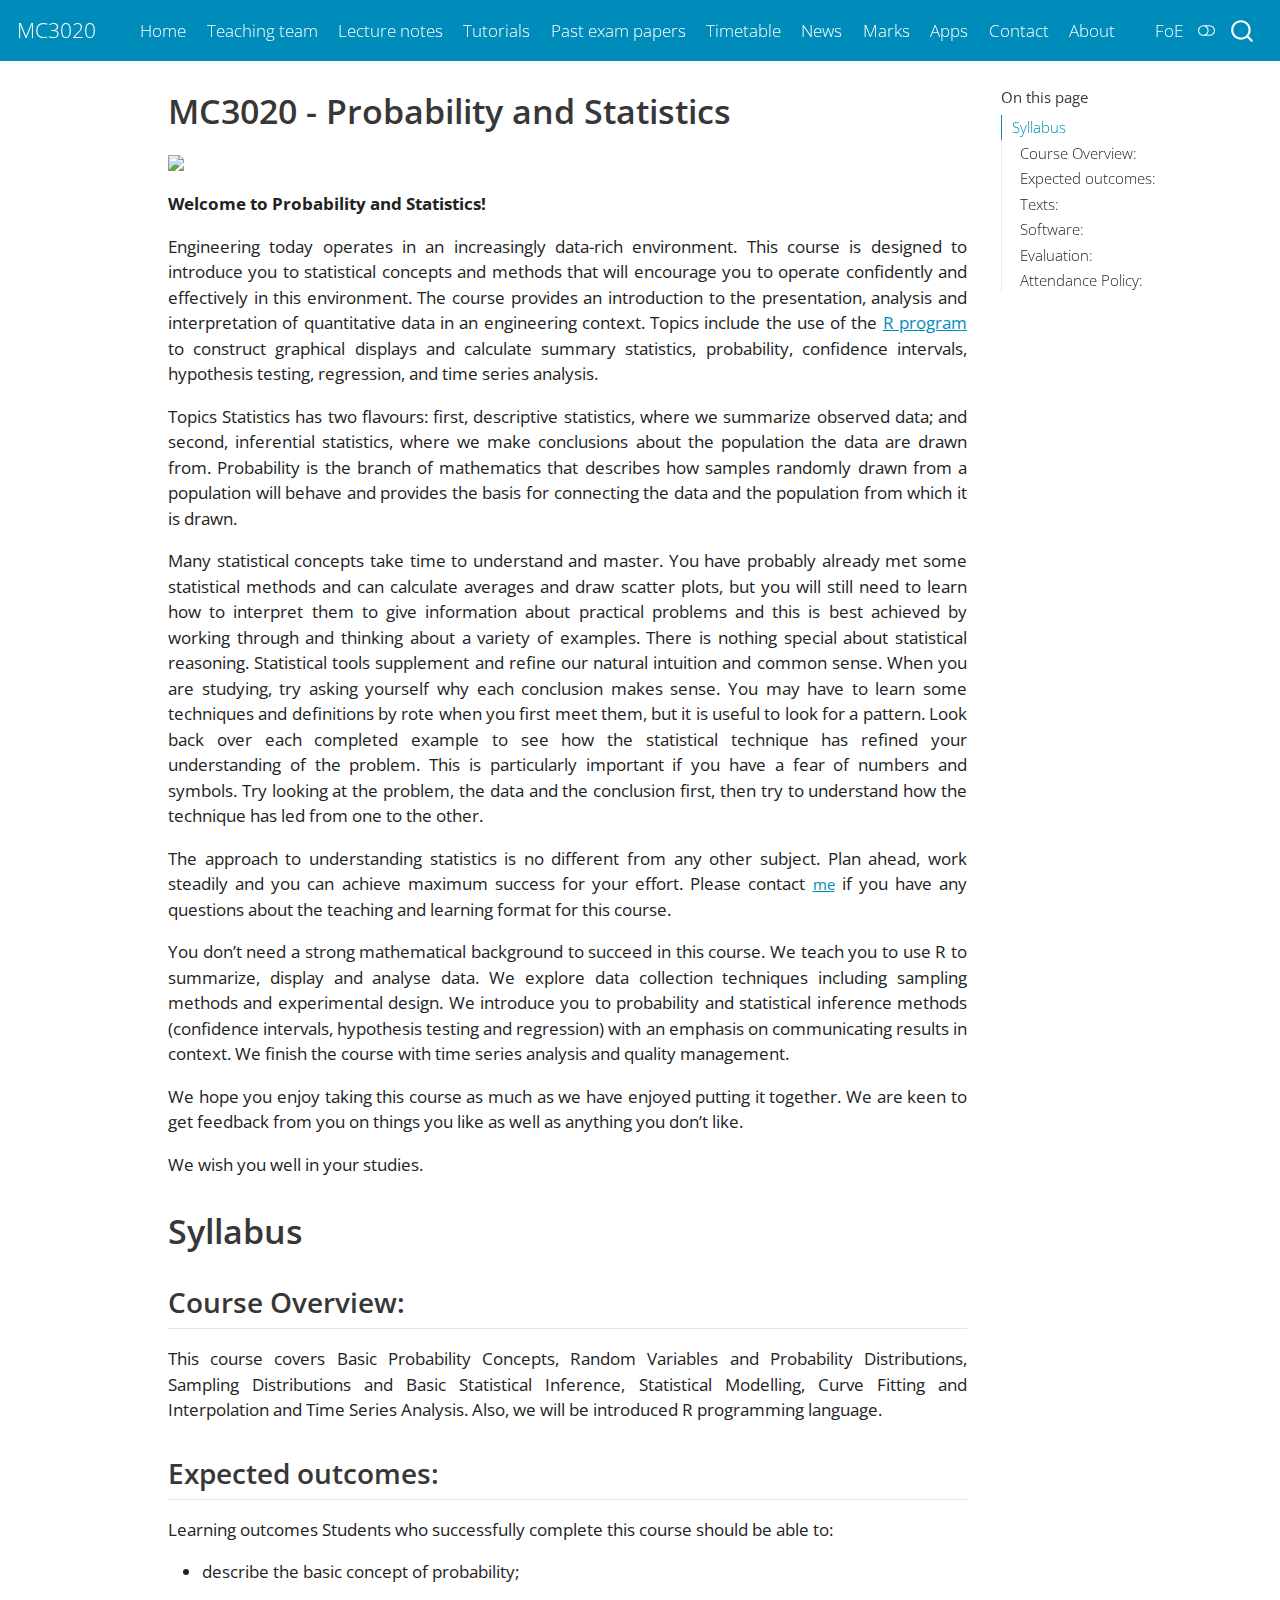
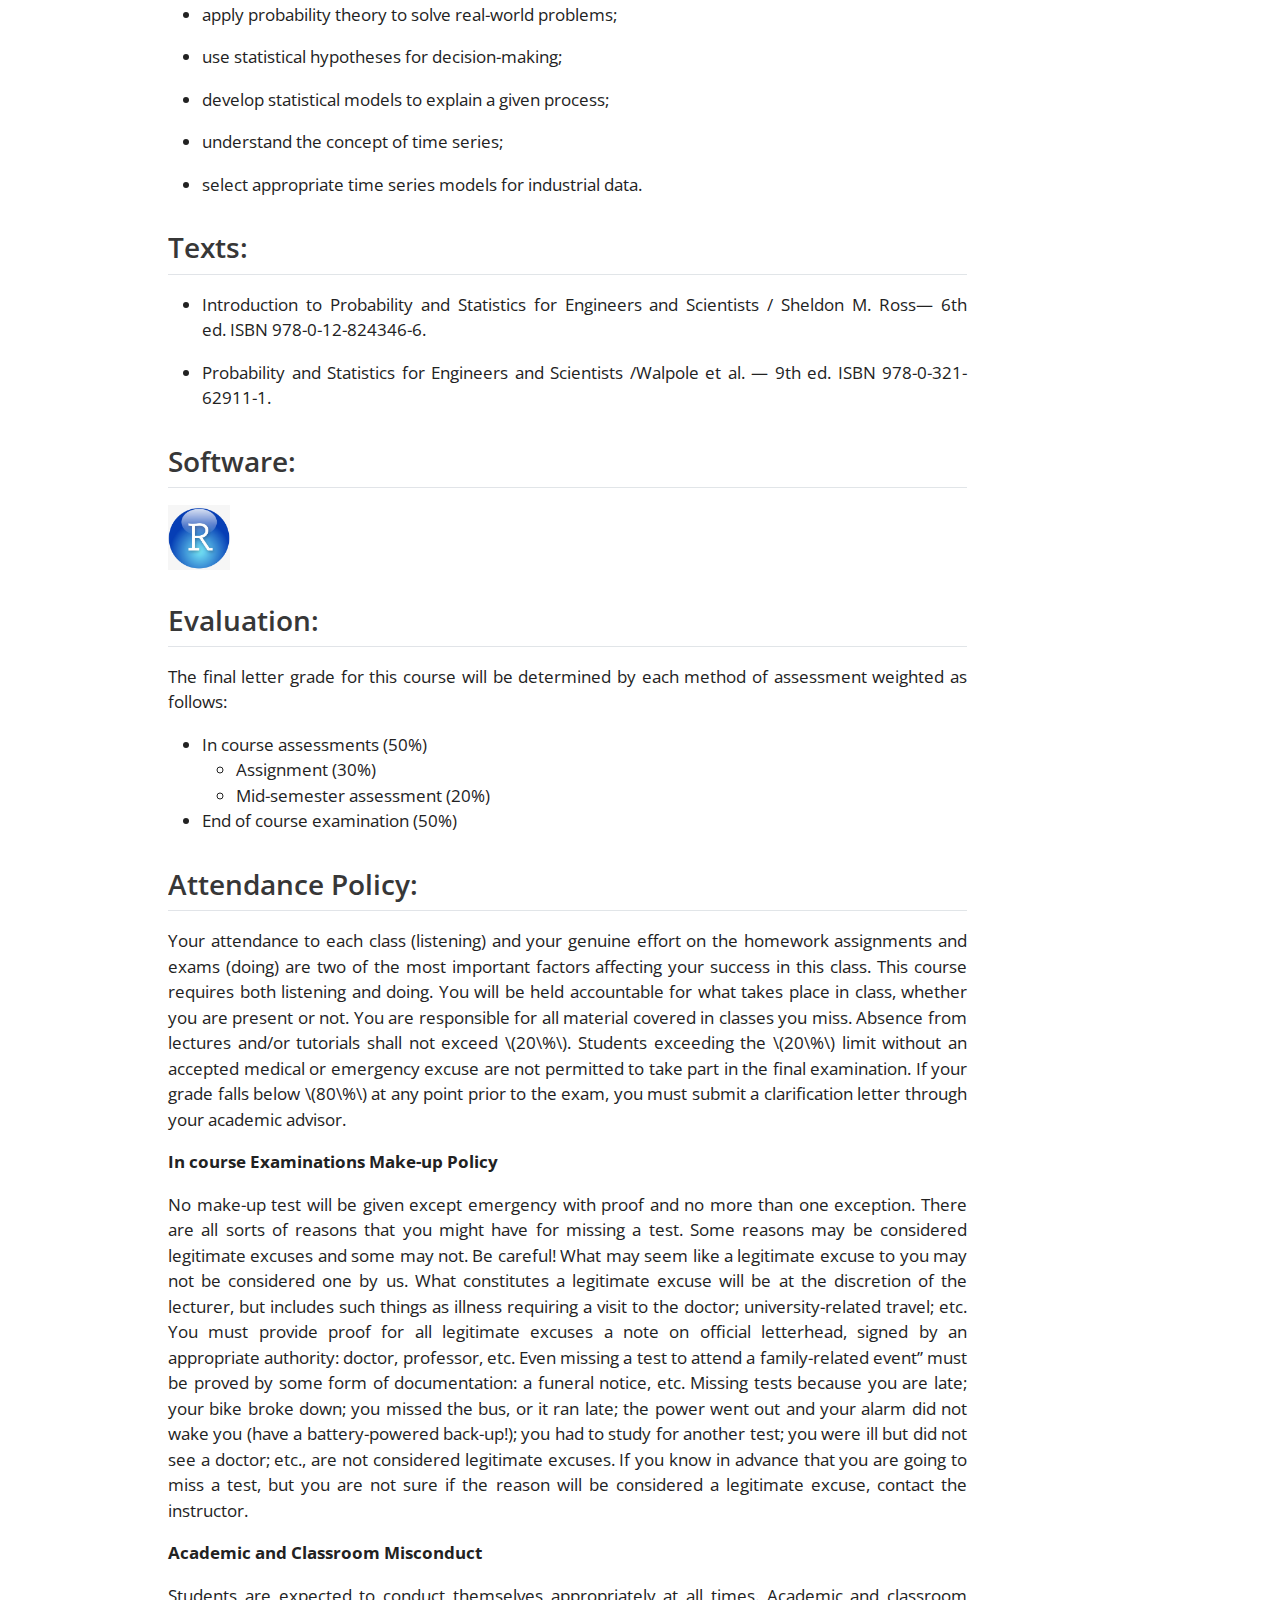
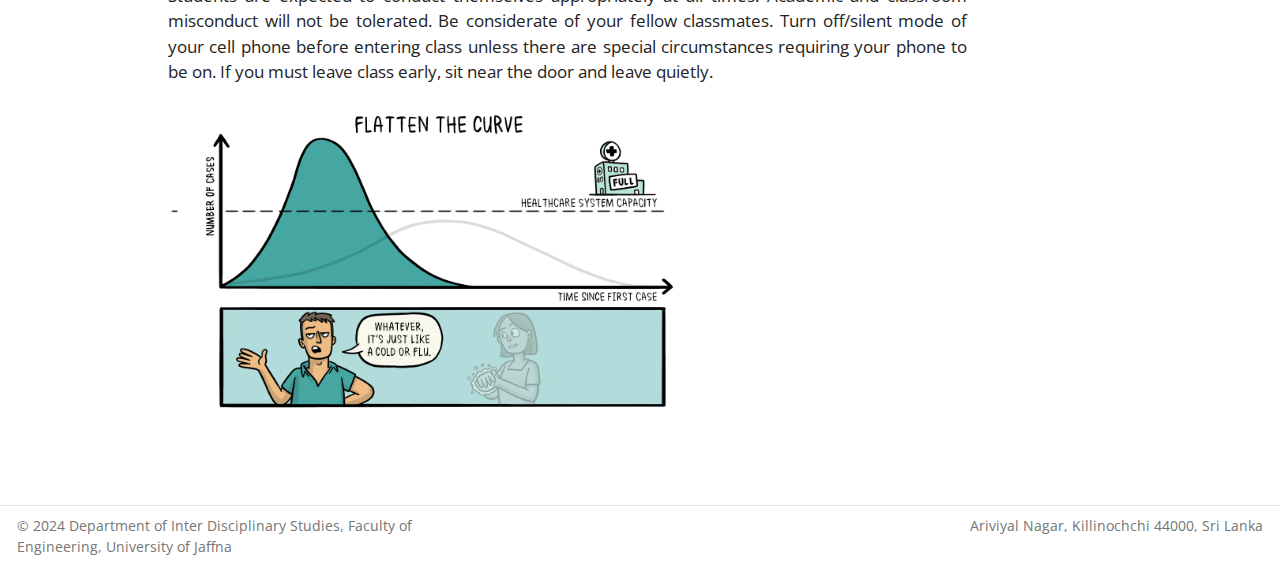
==== commit 6c189a7f: "Add files via upload" ====
--- a/docs/index.html
+++ b/docs/index.html
@@ -117,6 +117,10 @@
   <li class="nav-item">
     <a class="nav-link" href="./apps.html" rel="" target="">
  <span class="menu-text">Marks</span></a>
+  </li>  
+  <li class="nav-item">
+    <a class="nav-link" href="./apps2.html" rel="" target="">
+ <span class="menu-text">Apps</span></a>
   </li>  
   <li class="nav-item">
     <a class="nav-link" href="./contact.html" rel="" target="">
@@ -598,7 +602,7 @@
 </div> <!-- /content -->
 <footer class="footer">
   <div class="nav-footer">
-    <div class="nav-footer-left">© 2023 Department of Inter Disciplinary Studies, Faculty of Engineering, University of Jaffna</div>   
+    <div class="nav-footer-left">© 2024 Department of Inter Disciplinary Studies, Faculty of Engineering, University of Jaffna</div>   
     <div class="nav-footer-center">
       &nbsp;
     </div>
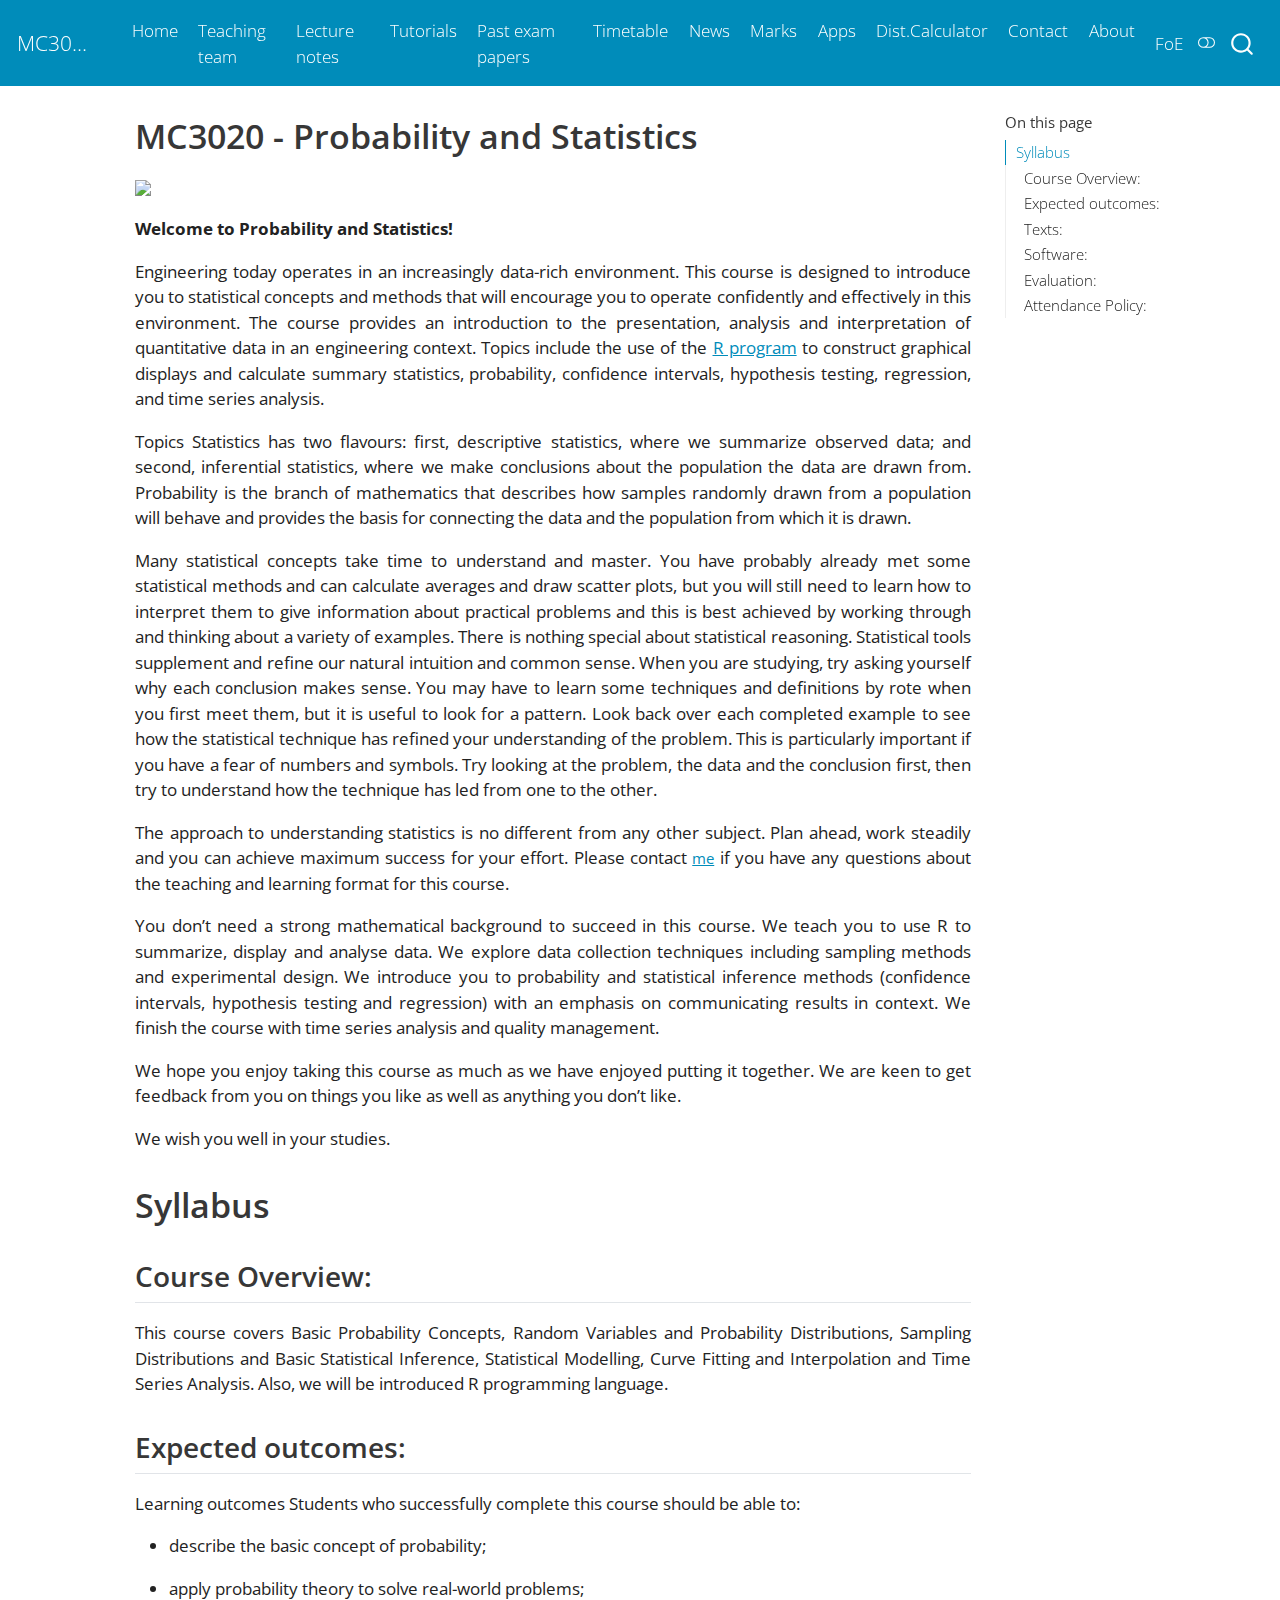
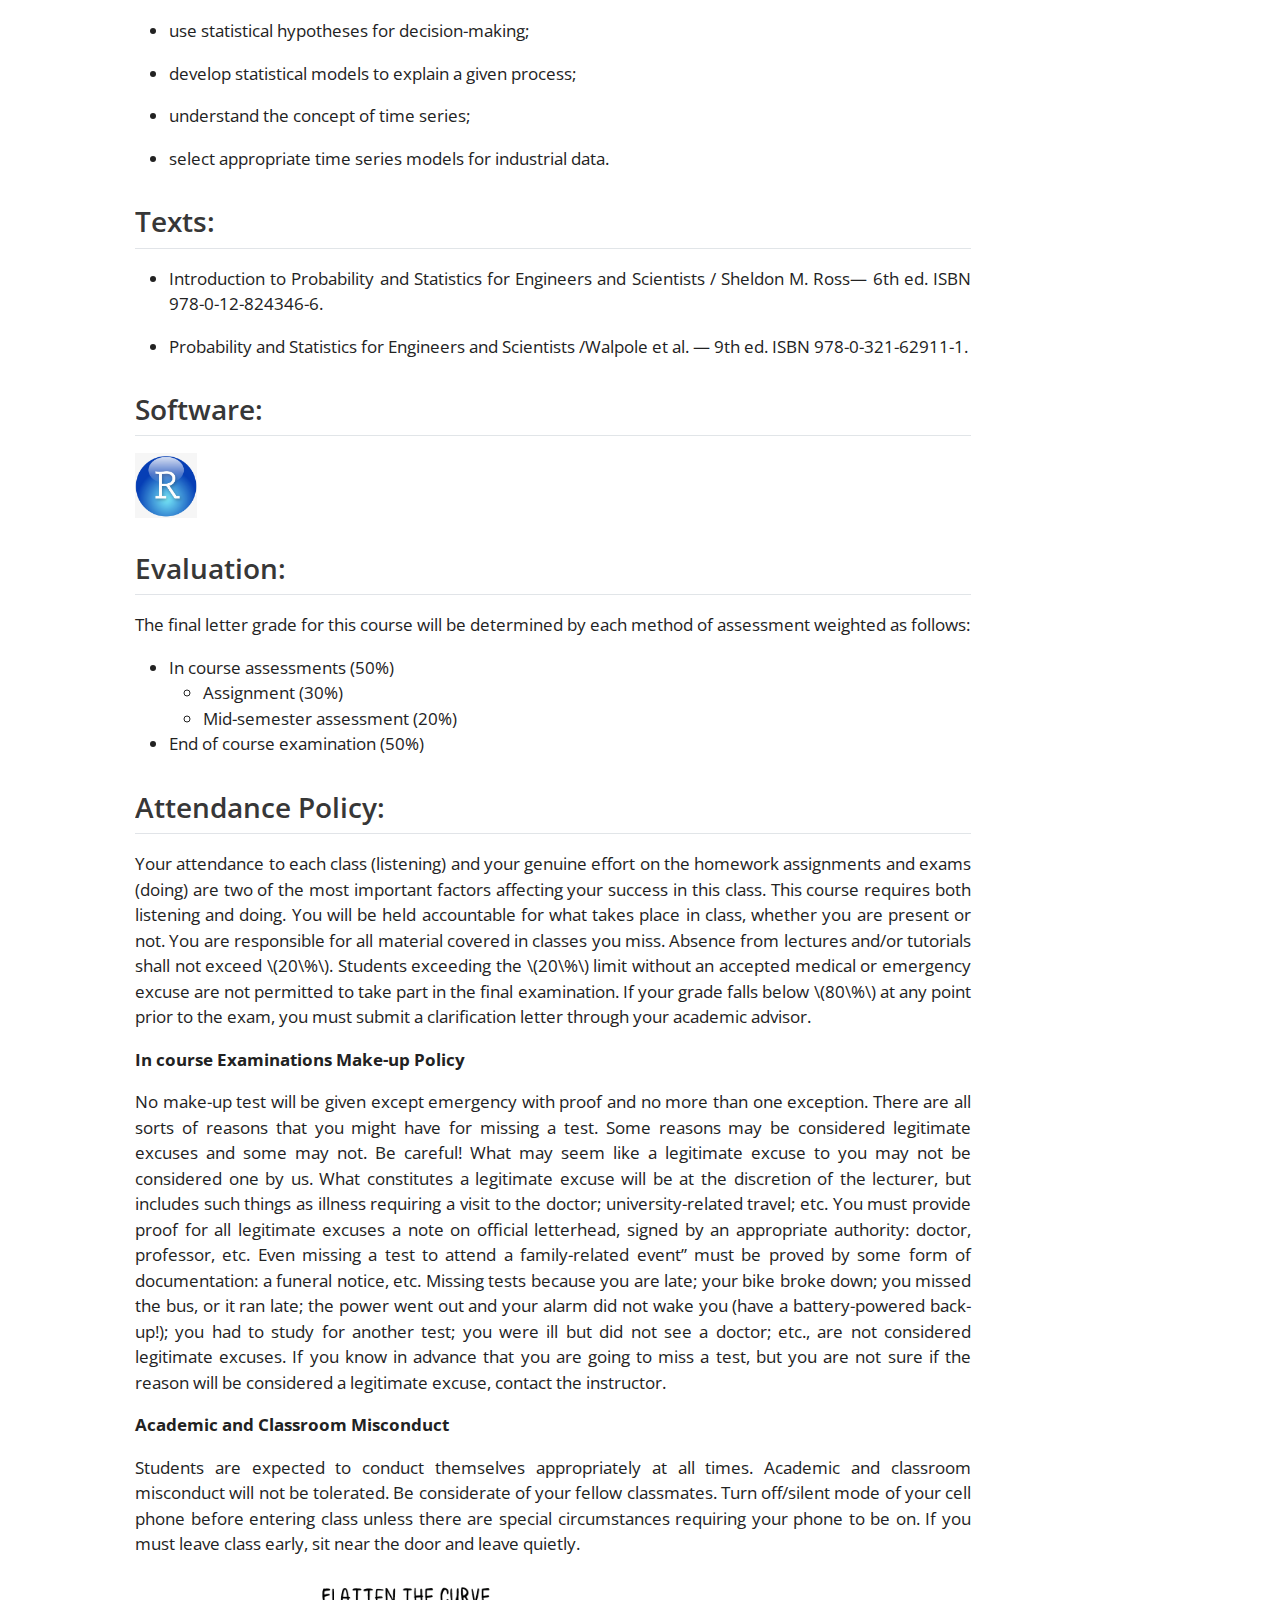
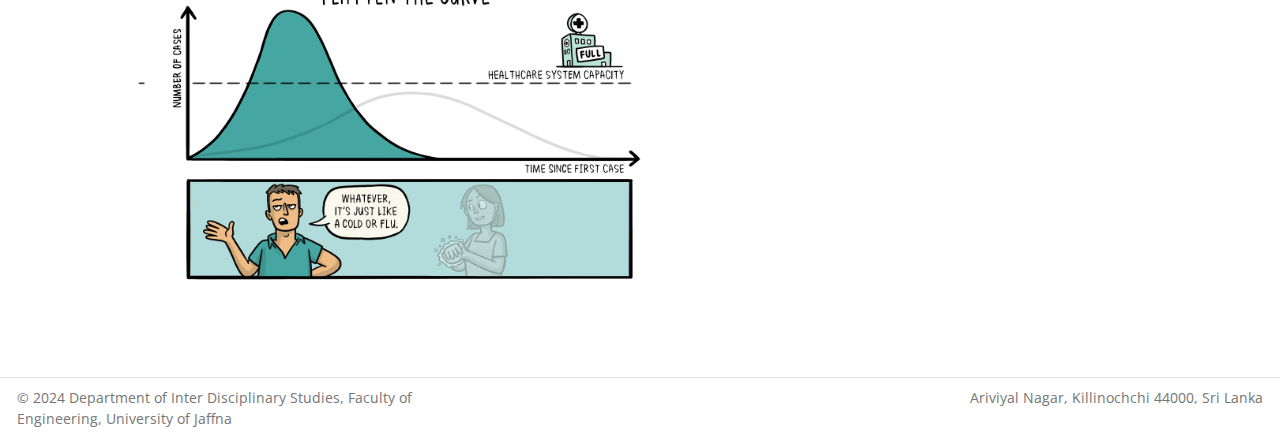
==== commit 64e726e9: "Update" ====
--- a/docs/index.html
+++ b/docs/index.html
@@ -121,6 +121,10 @@
   <li class="nav-item">
     <a class="nav-link" href="./apps2.html" rel="" target="">
  <span class="menu-text">Apps</span></a>
+  </li>  
+  <li class="nav-item">
+    <a class="nav-link" href="./apps3.html" rel="" target="">
+ <span class="menu-text">Dist.Calculator</span></a>
   </li>  
   <li class="nav-item">
     <a class="nav-link" href="./contact.html" rel="" target="">
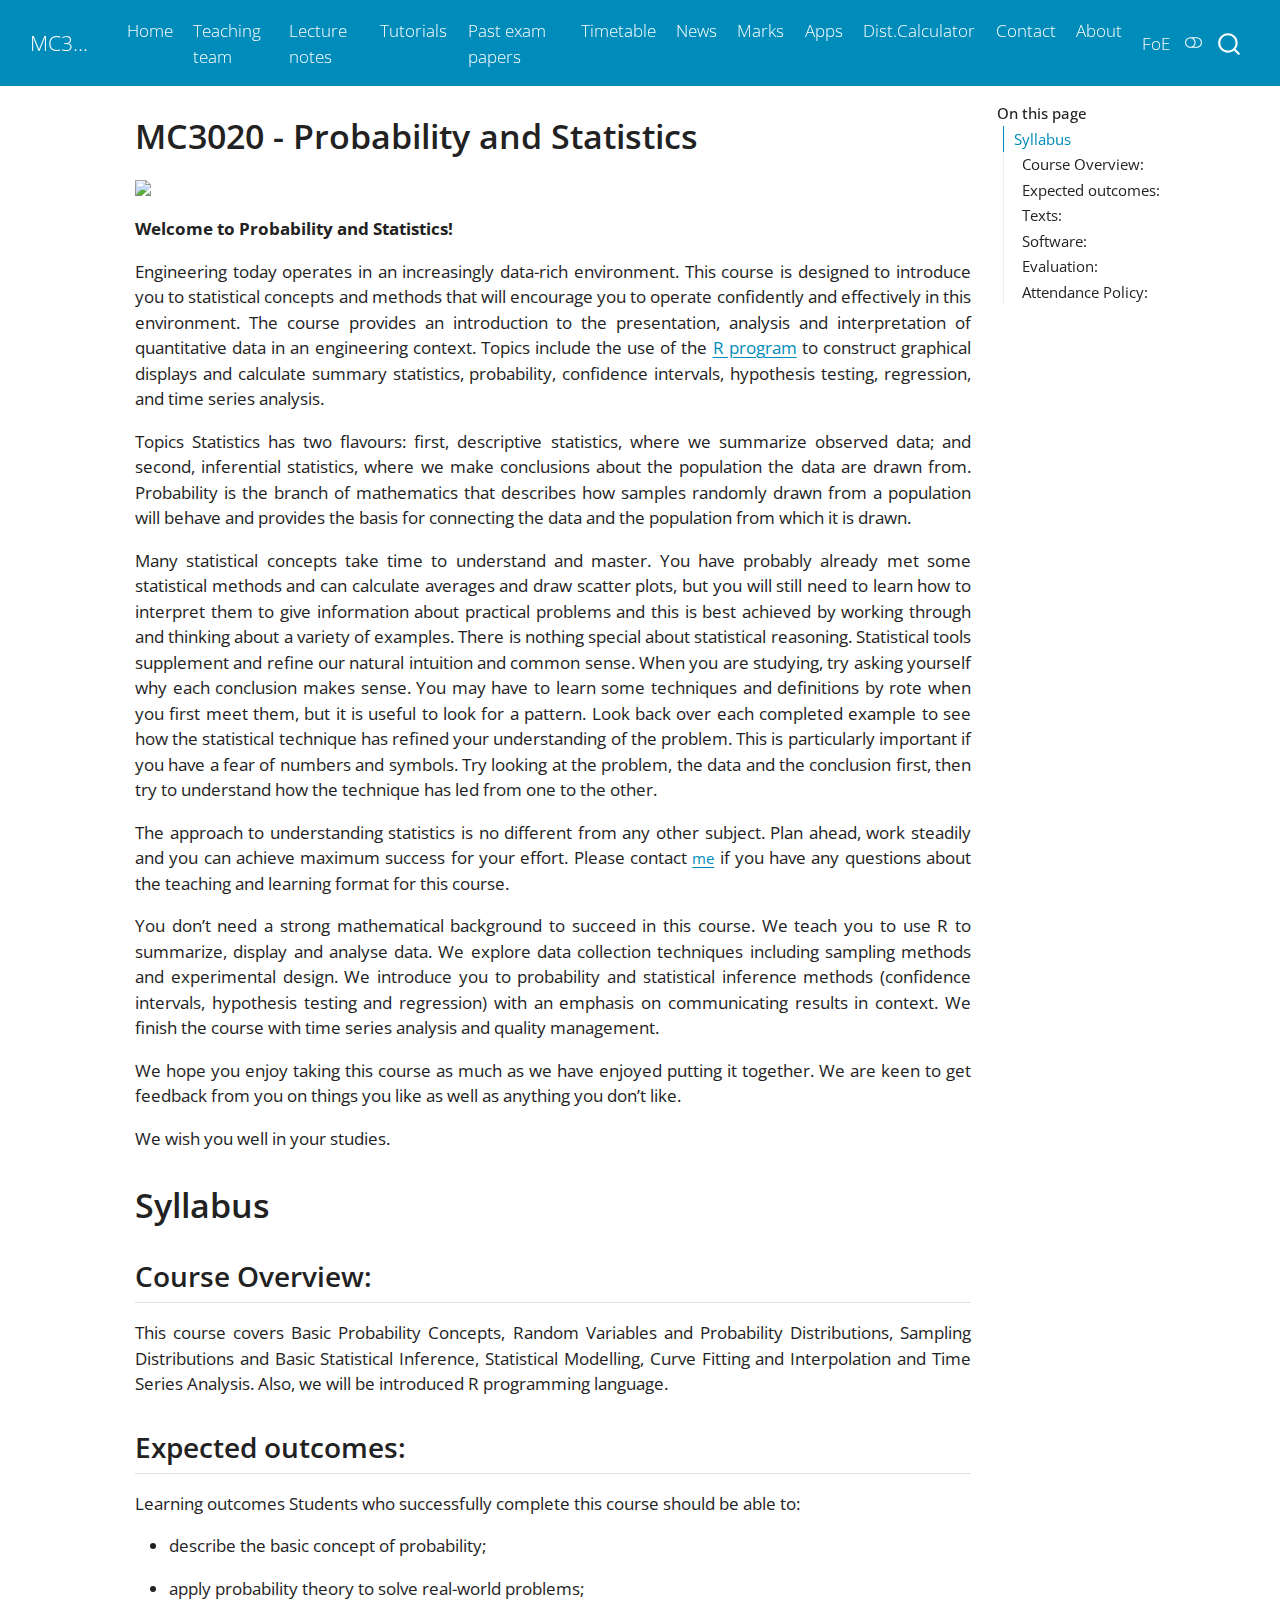
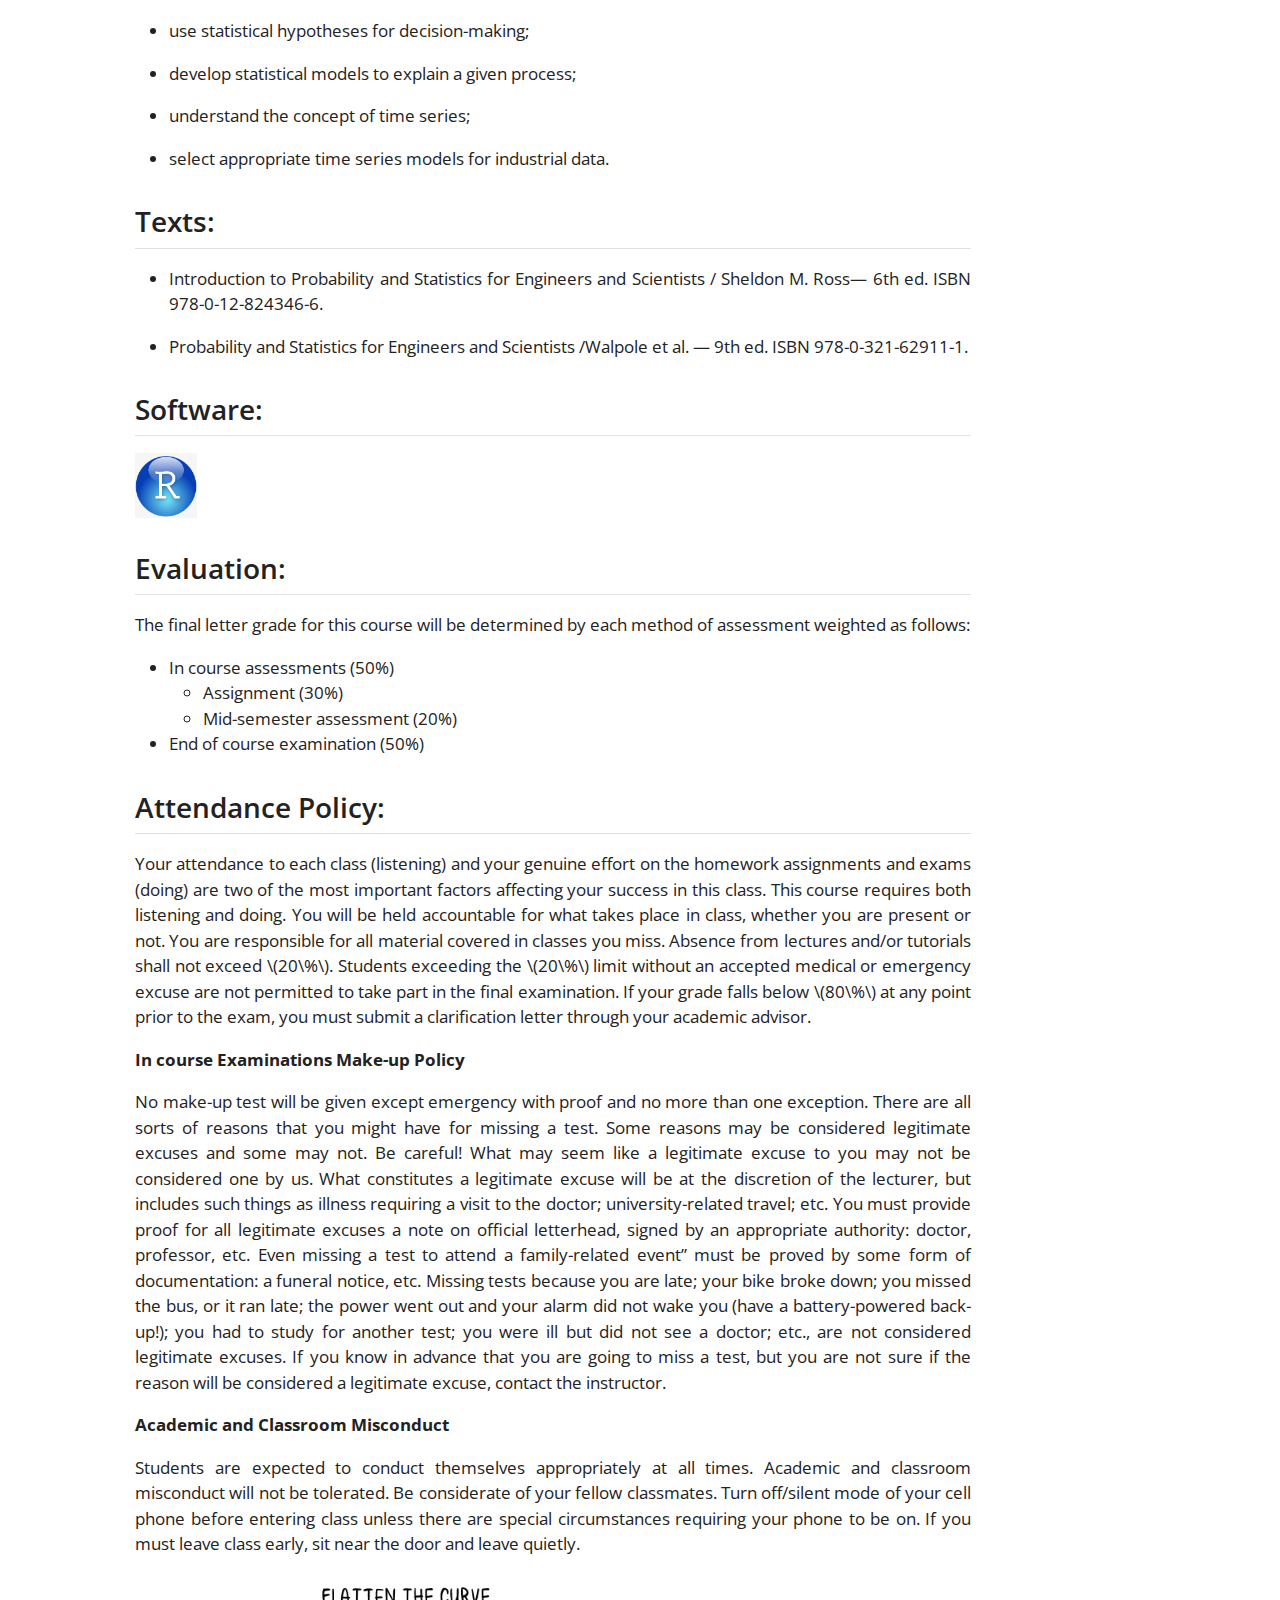
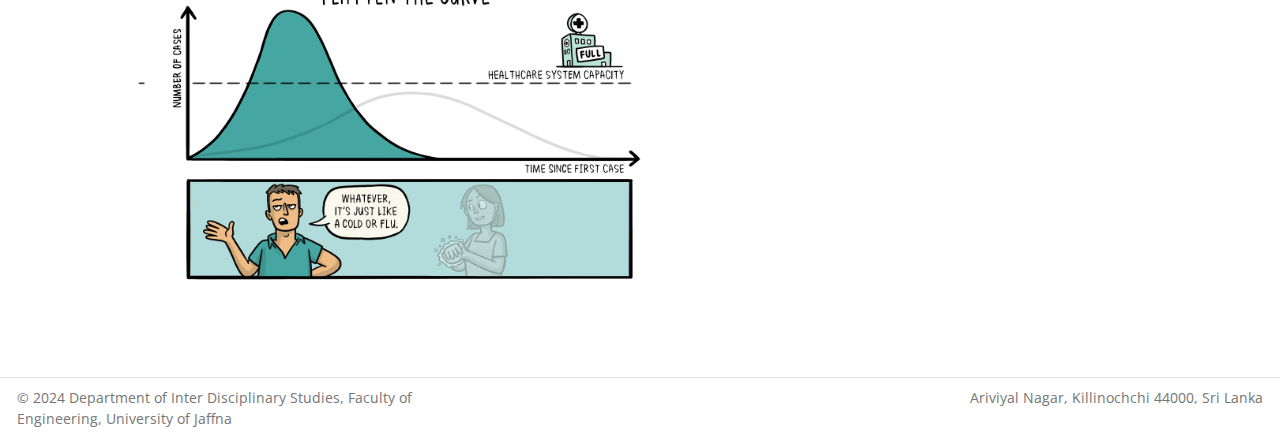
==== commit 8330a8b3: "updated" ====
--- a/docs/index.html
+++ b/docs/index.html
@@ -2,7 +2,7 @@
 <html xmlns="http://www.w3.org/1999/xhtml" lang="en" xml:lang="en"><head>
 
 <meta charset="utf-8">
-<meta name="generator" content="quarto-1.3.450">
+<meta name="generator" content="quarto-1.4.553">
 
 <meta name="viewport" content="width=device-width, initial-scale=1.0, user-scalable=yes">
 
@@ -47,7 +47,13 @@
   "collapse-after": 3,
   "panel-placement": "end",
   "type": "overlay",
-  "limit": 20,
+  "limit": 50,
+  "keyboard-shortcut": [
+    "f",
+    "/",
+    "s"
+  ],
+  "show-item-context": false,
   "language": {
     "search-no-results-text": "No results",
     "search-matching-documents-text": "matching documents",
@@ -56,6 +62,7 @@
     "search-more-match-text": "more match in this document",
     "search-more-matches-text": "more matches in this document",
     "search-clear-button-title": "Clear",
+    "search-text-placeholder": "",
     "search-detached-cancel-button-title": "Cancel",
     "search-submit-button-title": "Submit",
     "search-label": "Search"
@@ -65,17 +72,43 @@
   <script src="https://polyfill.io/v3/polyfill.min.js?features=es6"></script>
   <script src="https://cdn.jsdelivr.net/npm/mathjax@3/es5/tex-chtml-full.js" type="text/javascript"></script>
 
+<script type="text/javascript">
+const typesetMath = (el) => {
+  if (window.MathJax) {
+    // MathJax Typeset
+    window.MathJax.typeset([el]);
+  } else if (window.katex) {
+    // KaTeX Render
+    var mathElements = el.getElementsByClassName("math");
+    var macros = [];
+    for (var i = 0; i < mathElements.length; i++) {
+      var texText = mathElements[i].firstChild;
+      if (mathElements[i].tagName == "SPAN") {
+        window.katex.render(texText.data, mathElements[i], {
+          displayMode: mathElements[i].classList.contains('display'),
+          throwOnError: false,
+          macros: macros,
+          fleqn: false
+        });
+      }
+    }
+  }
+}
+window.Quarto = {
+  typesetMath
+};
+</script>
+
 <link rel="stylesheet" href="styles.css">
 </head>
 
 <body class="nav-fixed">
 
-
 <div id="quarto-search-results"></div>
   <header id="quarto-header" class="headroom fixed-top">
-    <nav class="navbar navbar-expand-lg navbar-dark ">
+    <nav class="navbar navbar-expand-lg " data-bs-theme="dark">
       <div class="navbar-container container-fluid">
-      <div class="navbar-brand-container">
+      <div class="navbar-brand-container mx-auto">
     <a class="navbar-brand" href="./index.html">
     <span class="navbar-title">MC3020</span>
     </a>
@@ -87,64 +120,64 @@
           <div class="collapse navbar-collapse" id="navbarCollapse">
             <ul class="navbar-nav navbar-nav-scroll me-auto">
   <li class="nav-item">
-    <a class="nav-link active" href="./index.html" rel="" target="" aria-current="page">
- <span class="menu-text">Home</span></a>
-  </li>  
-  <li class="nav-item">
-    <a class="nav-link" href="./teaching.html" rel="" target="">
- <span class="menu-text">Teaching team</span></a>
-  </li>  
-  <li class="nav-item">
-    <a class="nav-link" href="./notes.html" rel="" target="">
- <span class="menu-text">Lecture notes</span></a>
-  </li>  
-  <li class="nav-item">
-    <a class="nav-link" href="./tutorials.html" rel="" target="">
- <span class="menu-text">Tutorials</span></a>
-  </li>  
-  <li class="nav-item">
-    <a class="nav-link" href="./Past_exam.html" rel="" target="">
- <span class="menu-text">Past exam papers</span></a>
-  </li>  
-  <li class="nav-item">
-    <a class="nav-link" href="./timetable.html" rel="" target="">
- <span class="menu-text">Timetable</span></a>
-  </li>  
-  <li class="nav-item">
-    <a class="nav-link" href="./news.html" rel="" target="">
- <span class="menu-text">News</span></a>
-  </li>  
-  <li class="nav-item">
-    <a class="nav-link" href="./apps.html" rel="" target="">
- <span class="menu-text">Marks</span></a>
-  </li>  
-  <li class="nav-item">
-    <a class="nav-link" href="./apps2.html" rel="" target="">
- <span class="menu-text">Apps</span></a>
-  </li>  
-  <li class="nav-item">
-    <a class="nav-link" href="./apps3.html" rel="" target="">
- <span class="menu-text">Dist.Calculator</span></a>
-  </li>  
-  <li class="nav-item">
-    <a class="nav-link" href="./contact.html" rel="" target="">
- <span class="menu-text">Contact</span></a>
-  </li>  
-  <li class="nav-item">
-    <a class="nav-link" href="./about.html" rel="" target="">
- <span class="menu-text">About</span></a>
+    <a class="nav-link active" href="./index.html" aria-current="page"> 
+<span class="menu-text">Home</span></a>
+  </li>  
+  <li class="nav-item">
+    <a class="nav-link" href="./teaching.html"> 
+<span class="menu-text">Teaching team</span></a>
+  </li>  
+  <li class="nav-item">
+    <a class="nav-link" href="./notes.html"> 
+<span class="menu-text">Lecture notes</span></a>
+  </li>  
+  <li class="nav-item">
+    <a class="nav-link" href="./tutorials.html"> 
+<span class="menu-text">Tutorials</span></a>
+  </li>  
+  <li class="nav-item">
+    <a class="nav-link" href="./Past_exam.html"> 
+<span class="menu-text">Past exam papers</span></a>
+  </li>  
+  <li class="nav-item">
+    <a class="nav-link" href="./timetable.html"> 
+<span class="menu-text">Timetable</span></a>
+  </li>  
+  <li class="nav-item">
+    <a class="nav-link" href="./news.html"> 
+<span class="menu-text">News</span></a>
+  </li>  
+  <li class="nav-item">
+    <a class="nav-link" href="./apps.html"> 
+<span class="menu-text">Marks</span></a>
+  </li>  
+  <li class="nav-item">
+    <a class="nav-link" href="./apps2.html"> 
+<span class="menu-text">Apps</span></a>
+  </li>  
+  <li class="nav-item">
+    <a class="nav-link" href="./apps3.html"> 
+<span class="menu-text">Dist.Calculator</span></a>
+  </li>  
+  <li class="nav-item">
+    <a class="nav-link" href="./contact.html"> 
+<span class="menu-text">Contact</span></a>
+  </li>  
+  <li class="nav-item">
+    <a class="nav-link" href="./about.html"> 
+<span class="menu-text">About</span></a>
   </li>  
 </ul>
             <ul class="navbar-nav navbar-nav-scroll ms-auto">
   <li class="nav-item">
-    <a class="nav-link" href="http://eng.jfn.ac.lk/" rel="" target="">
- <span class="menu-text">FoE</span></a>
+    <a class="nav-link" href="http://eng.jfn.ac.lk/"> 
+<span class="menu-text">FoE</span></a>
   </li>  
 </ul>
-            <div class="quarto-navbar-tools">
+          </div> <!-- /navcollapse -->
+          <div class="quarto-navbar-tools">
   <a href="" class="quarto-color-scheme-toggle quarto-navigation-tool  px-1" onclick="window.quartoToggleColorScheme(); return false;" title="Toggle dark mode"><i class="bi"></i></a>
 </div>
-          </div> <!-- /navcollapse -->
       </div> <!-- /container-fluid -->
     </nav>
 </header>
@@ -187,7 +220,9 @@
   </div>
   
 
+
 </header>
+
 
 <p><img src="images/dinosaur2.gif" class="img-fluid"></p>
 <p><strong>Welcome to Probability and Statistics!</strong></p>
@@ -298,6 +333,33 @@
       }
     }
   }
+  const toggleGiscusIfUsed = (isAlternate, darkModeDefault) => {
+    const baseTheme = document.querySelector('#giscus-base-theme')?.value ?? 'light';
+    const alternateTheme = document.querySelector('#giscus-alt-theme')?.value ?? 'dark';
+    let newTheme = '';
+    if(darkModeDefault) {
+      newTheme = isAlternate ? baseTheme : alternateTheme;
+    } else {
+      newTheme = isAlternate ? alternateTheme : baseTheme;
+    }
+    const changeGiscusTheme = () => {
+      // From: https://github.com/giscus/giscus/issues/336
+      const sendMessage = (message) => {
+        const iframe = document.querySelector('iframe.giscus-frame');
+        if (!iframe) return;
+        iframe.contentWindow.postMessage({ giscus: message }, 'https://giscus.app');
+      }
+      sendMessage({
+        setConfig: {
+          theme: newTheme
+        }
+      });
+    }
+    const isGiscussLoaded = window.document.querySelector('iframe.giscus-frame') !== null;
+    if (isGiscussLoaded) {
+      changeGiscusTheme();
+    }
+  }
   const toggleColorMode = (alternate) => {
     // Switch the stylesheets
     const alternateStylesheets = window.document.querySelectorAll('link.quarto-color-scheme.quarto-color-alternate');
@@ -364,13 +426,15 @@
       return localAlternateSentinel;
     }
   }
-  let localAlternateSentinel = 'default';
+  const darkModeDefault = false;
+  let localAlternateSentinel = darkModeDefault ? 'alternate' : 'default';
   // Dark / light mode switch
   window.quartoToggleColorScheme = () => {
     // Read the current dark / light value 
     let toAlternate = !hasAlternateSentinel();
     toggleColorMode(toAlternate);
     setStyleSentinel(toAlternate);
+    toggleGiscusIfUsed(toAlternate, darkModeDefault);
   };
   // Ensure there is a toggle, if there isn't float one in the top right
   if (window.document.querySelector('.quarto-color-scheme-toggle') === null) {
@@ -449,10 +513,27 @@
     // clear code selection
     e.clearSelection();
   });
-  function tippyHover(el, contentFn) {
+    var localhostRegex = new RegExp(/^(?:http|https):\/\/localhost\:?[0-9]*\//);
+    var mailtoRegex = new RegExp(/^mailto:/);
+      var filterRegex = new RegExp('/' + window.location.host + '/');
+    var isInternal = (href) => {
+        return filterRegex.test(href) || localhostRegex.test(href) || mailtoRegex.test(href);
+    }
+    // Inspect non-navigation links and adorn them if external
+ 	var links = window.document.querySelectorAll('a[href]:not(.nav-link):not(.navbar-brand):not(.toc-action):not(.sidebar-link):not(.sidebar-item-toggle):not(.pagination-link):not(.no-external):not([aria-hidden]):not(.dropdown-item):not(.quarto-navigation-tool)');
+    for (var i=0; i<links.length; i++) {
+      const link = links[i];
+      if (!isInternal(link.href)) {
+        // undo the damage that might have been done by quarto-nav.js in the case of
+        // links that we want to consider external
+        if (link.dataset.originalHref !== undefined) {
+          link.href = link.dataset.originalHref;
+        }
+      }
+    }
+  function tippyHover(el, contentFn, onTriggerFn, onUntriggerFn) {
     const config = {
       allowHTML: true,
-      content: contentFn,
       maxWidth: 500,
       delay: 100,
       arrow: false,
@@ -462,8 +543,17 @@
       interactive: true,
       interactiveBorder: 10,
       theme: 'quarto',
-      placement: 'bottom-start'
+      placement: 'bottom-start',
     };
+    if (contentFn) {
+      config.content = contentFn;
+    }
+    if (onTriggerFn) {
+      config.onTrigger = onTriggerFn;
+    }
+    if (onUntriggerFn) {
+      config.onUntrigger = onUntriggerFn;
+    }
     window.tippy(el, config); 
   }
   const noterefs = window.document.querySelectorAll('a[role="doc-noteref"]');
@@ -475,7 +565,130 @@
       try { href = new URL(href).hash; } catch {}
       const id = href.replace(/^#\/?/, "");
       const note = window.document.getElementById(id);
-      return note.innerHTML;
+      if (note) {
+        return note.innerHTML;
+      } else {
+        return "";
+      }
+    });
+  }
+  const xrefs = window.document.querySelectorAll('a.quarto-xref');
+  const processXRef = (id, note) => {
+    // Strip column container classes
+    const stripColumnClz = (el) => {
+      el.classList.remove("page-full", "page-columns");
+      if (el.children) {
+        for (const child of el.children) {
+          stripColumnClz(child);
+        }
+      }
+    }
+    stripColumnClz(note)
+    if (id === null || id.startsWith('sec-')) {
+      // Special case sections, only their first couple elements
+      const container = document.createElement("div");
+      if (note.children && note.children.length > 2) {
+        container.appendChild(note.children[0].cloneNode(true));
+        for (let i = 1; i < note.children.length; i++) {
+          const child = note.children[i];
+          if (child.tagName === "P" && child.innerText === "") {
+            continue;
+          } else {
+            container.appendChild(child.cloneNode(true));
+            break;
+          }
+        }
+        if (window.Quarto?.typesetMath) {
+          window.Quarto.typesetMath(container);
+        }
+        return container.innerHTML
+      } else {
+        if (window.Quarto?.typesetMath) {
+          window.Quarto.typesetMath(note);
+        }
+        return note.innerHTML;
+      }
+    } else {
+      // Remove any anchor links if they are present
+      const anchorLink = note.querySelector('a.anchorjs-link');
+      if (anchorLink) {
+        anchorLink.remove();
+      }
+      if (window.Quarto?.typesetMath) {
+        window.Quarto.typesetMath(note);
+      }
+      // TODO in 1.5, we should make sure this works without a callout special case
+      if (note.classList.contains("callout")) {
+        return note.outerHTML;
+      } else {
+        return note.innerHTML;
+      }
+    }
+  }
+  for (var i=0; i<xrefs.length; i++) {
+    const xref = xrefs[i];
+    tippyHover(xref, undefined, function(instance) {
+      instance.disable();
+      let url = xref.getAttribute('href');
+      let hash = undefined; 
+      if (url.startsWith('#')) {
+        hash = url;
+      } else {
+        try { hash = new URL(url).hash; } catch {}
+      }
+      if (hash) {
+        const id = hash.replace(/^#\/?/, "");
+        const note = window.document.getElementById(id);
+        if (note !== null) {
+          try {
+            const html = processXRef(id, note.cloneNode(true));
+            instance.setContent(html);
+          } finally {
+            instance.enable();
+            instance.show();
+          }
+        } else {
+          // See if we can fetch this
+          fetch(url.split('#')[0])
+          .then(res => res.text())
+          .then(html => {
+            const parser = new DOMParser();
+            const htmlDoc = parser.parseFromString(html, "text/html");
+            const note = htmlDoc.getElementById(id);
+            if (note !== null) {
+              const html = processXRef(id, note);
+              instance.setContent(html);
+            } 
+          }).finally(() => {
+            instance.enable();
+            instance.show();
+          });
+        }
+      } else {
+        // See if we can fetch a full url (with no hash to target)
+        // This is a special case and we should probably do some content thinning / targeting
+        fetch(url)
+        .then(res => res.text())
+        .then(html => {
+          const parser = new DOMParser();
+          const htmlDoc = parser.parseFromString(html, "text/html");
+          const note = htmlDoc.querySelector('main.content');
+          if (note !== null) {
+            // This should only happen for chapter cross references
+            // (since there is no id in the URL)
+            // remove the first header
+            if (note.children.length > 0 && note.children[0].tagName === "HEADER") {
+              note.children[0].remove();
+            }
+            const html = processXRef(null, note);
+            instance.setContent(html);
+          } 
+        }).finally(() => {
+          instance.enable();
+          instance.show();
+        });
+      }
+    }, function(instance) {
     });
   }
       let selectedAnnoteEl;
@@ -519,6 +732,7 @@
             }
             div.style.top = top - 2 + "px";
             div.style.height = height + 4 + "px";
+            div.style.left = 0;
             let gutterDiv = window.document.getElementById("code-annotation-line-highlight-gutter");
             if (gutterDiv === null) {
               gutterDiv = window.document.createElement("div");
@@ -544,6 +758,32 @@
         });
         selectedAnnoteEl = undefined;
       };
+        // Handle positioning of the toggle
+    window.addEventListener(
+      "resize",
+      throttle(() => {
+        elRect = undefined;
+        if (selectedAnnoteEl) {
+          selectCodeLines(selectedAnnoteEl);
+        }
+      }, 10)
+    );
+    function throttle(fn, ms) {
+    let throttle = false;
+    let timer;
+      return (...args) => {
+        if(!throttle) { // first call gets through
+            fn.apply(this, args);
+            throttle = true;
+        } else { // all the others get throttled
+            if(timer) clearTimeout(timer); // cancel #2
+            timer = setTimeout(() => {
+              fn.apply(this, args);
+              timer = throttle = false;
+            }, ms);
+        }
+      };
+    }
       // Attach click handler to the DT
       const annoteDls = window.document.querySelectorAll('dt[data-target-cell]');
       for (const annoteDlNode of annoteDls) {
@@ -606,14 +846,19 @@
 </div> <!-- /content -->
 <footer class="footer">
   <div class="nav-footer">
-    <div class="nav-footer-left">© 2024 Department of Inter Disciplinary Studies, Faculty of Engineering, University of Jaffna</div>   
+    <div class="nav-footer-left">
+<p>© 2024 Department of Inter Disciplinary Studies, Faculty of Engineering, University of Jaffna</p>
+</div>   
     <div class="nav-footer-center">
       &nbsp;
     </div>
-    <div class="nav-footer-right">Ariviyal Nagar, Killinochchi 44000, Sri Lanka</div>
+    <div class="nav-footer-right">
+<p>Ariviyal Nagar, Killinochchi 44000, Sri Lanka</p>
+</div>
   </div>
 </footer>
 
 
 
+
 </body></html>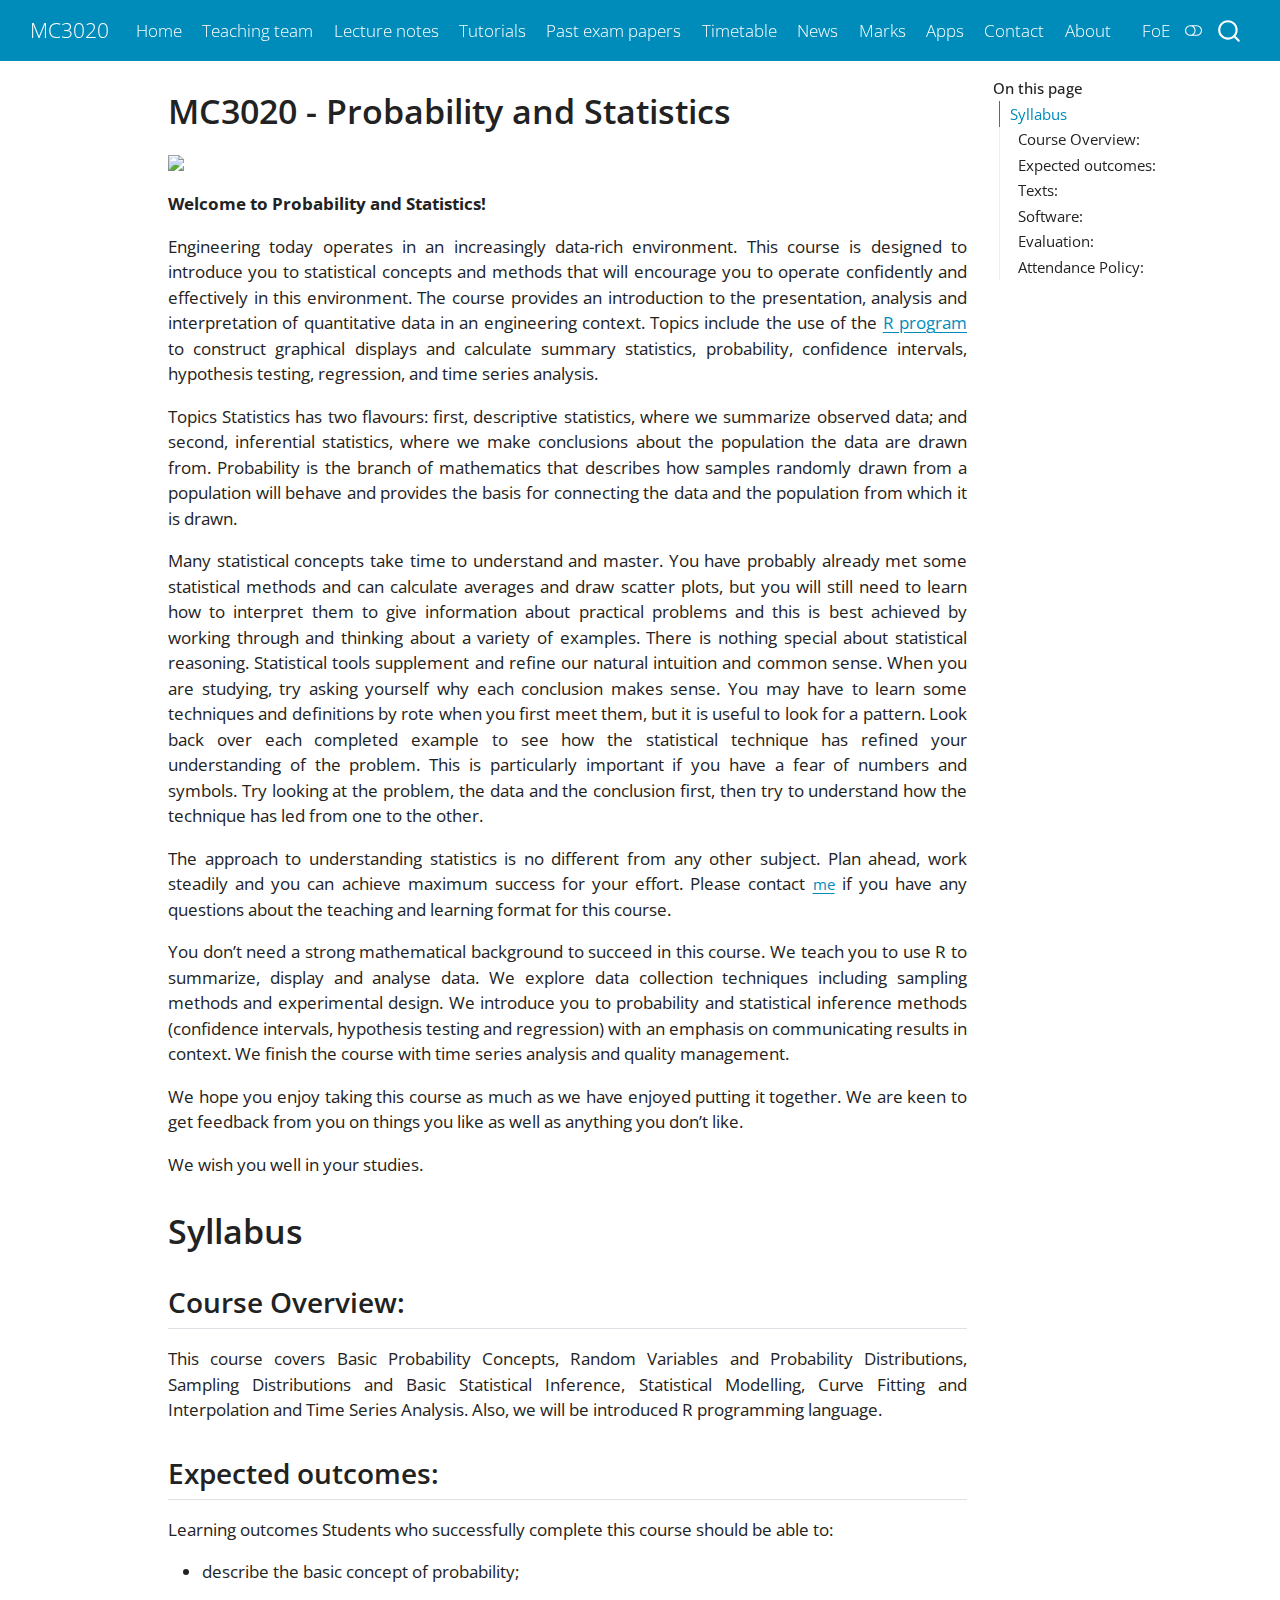
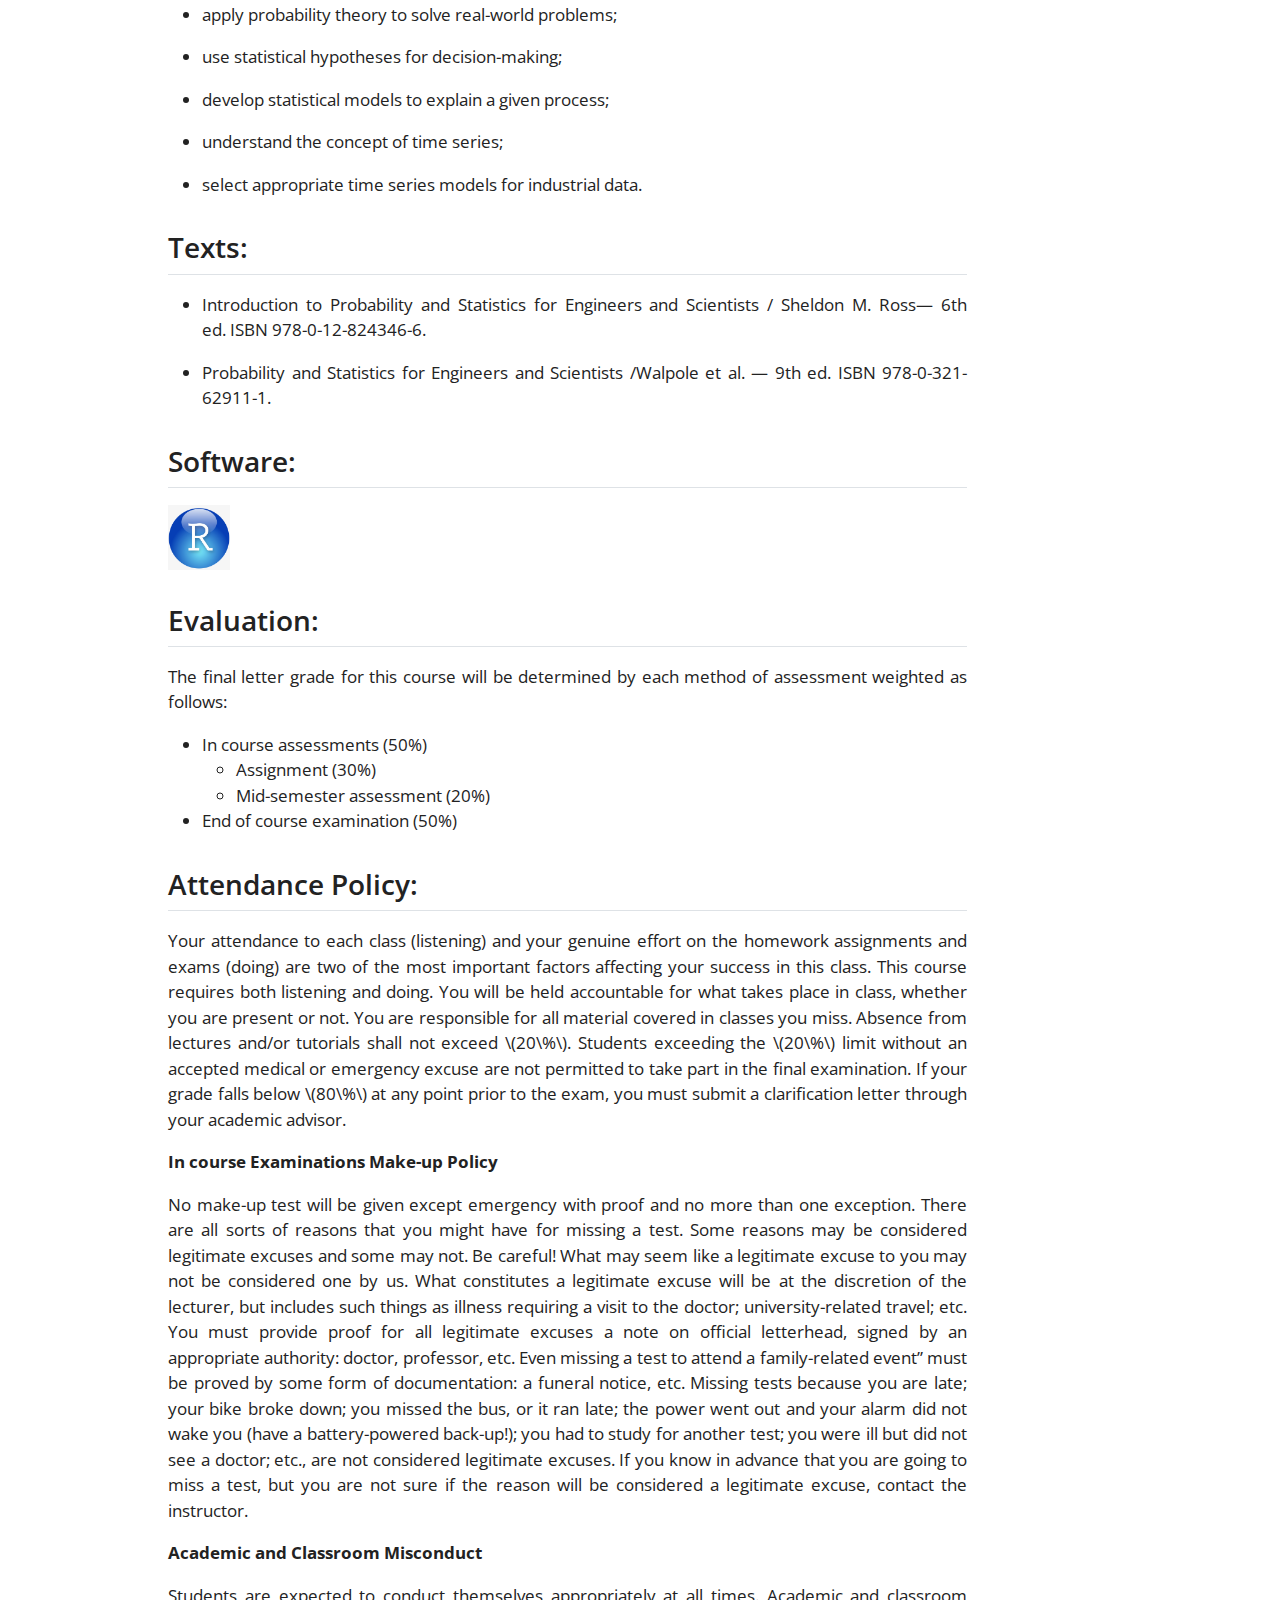
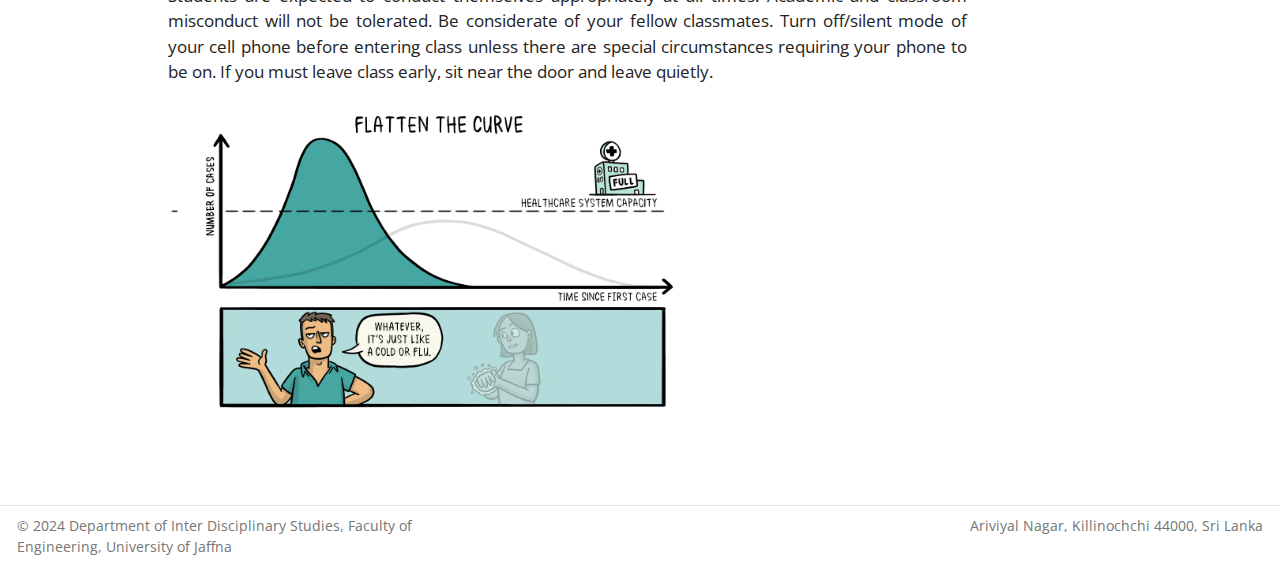
==== commit f8c1050c: "updated" ====
--- a/docs/index.html
+++ b/docs/index.html
@@ -154,10 +154,6 @@
   <li class="nav-item">
     <a class="nav-link" href="./apps2.html"> 
 <span class="menu-text">Apps</span></a>
-  </li>  
-  <li class="nav-item">
-    <a class="nav-link" href="./apps3.html"> 
-<span class="menu-text">Dist.Calculator</span></a>
   </li>  
   <li class="nav-item">
     <a class="nav-link" href="./contact.html"> 
